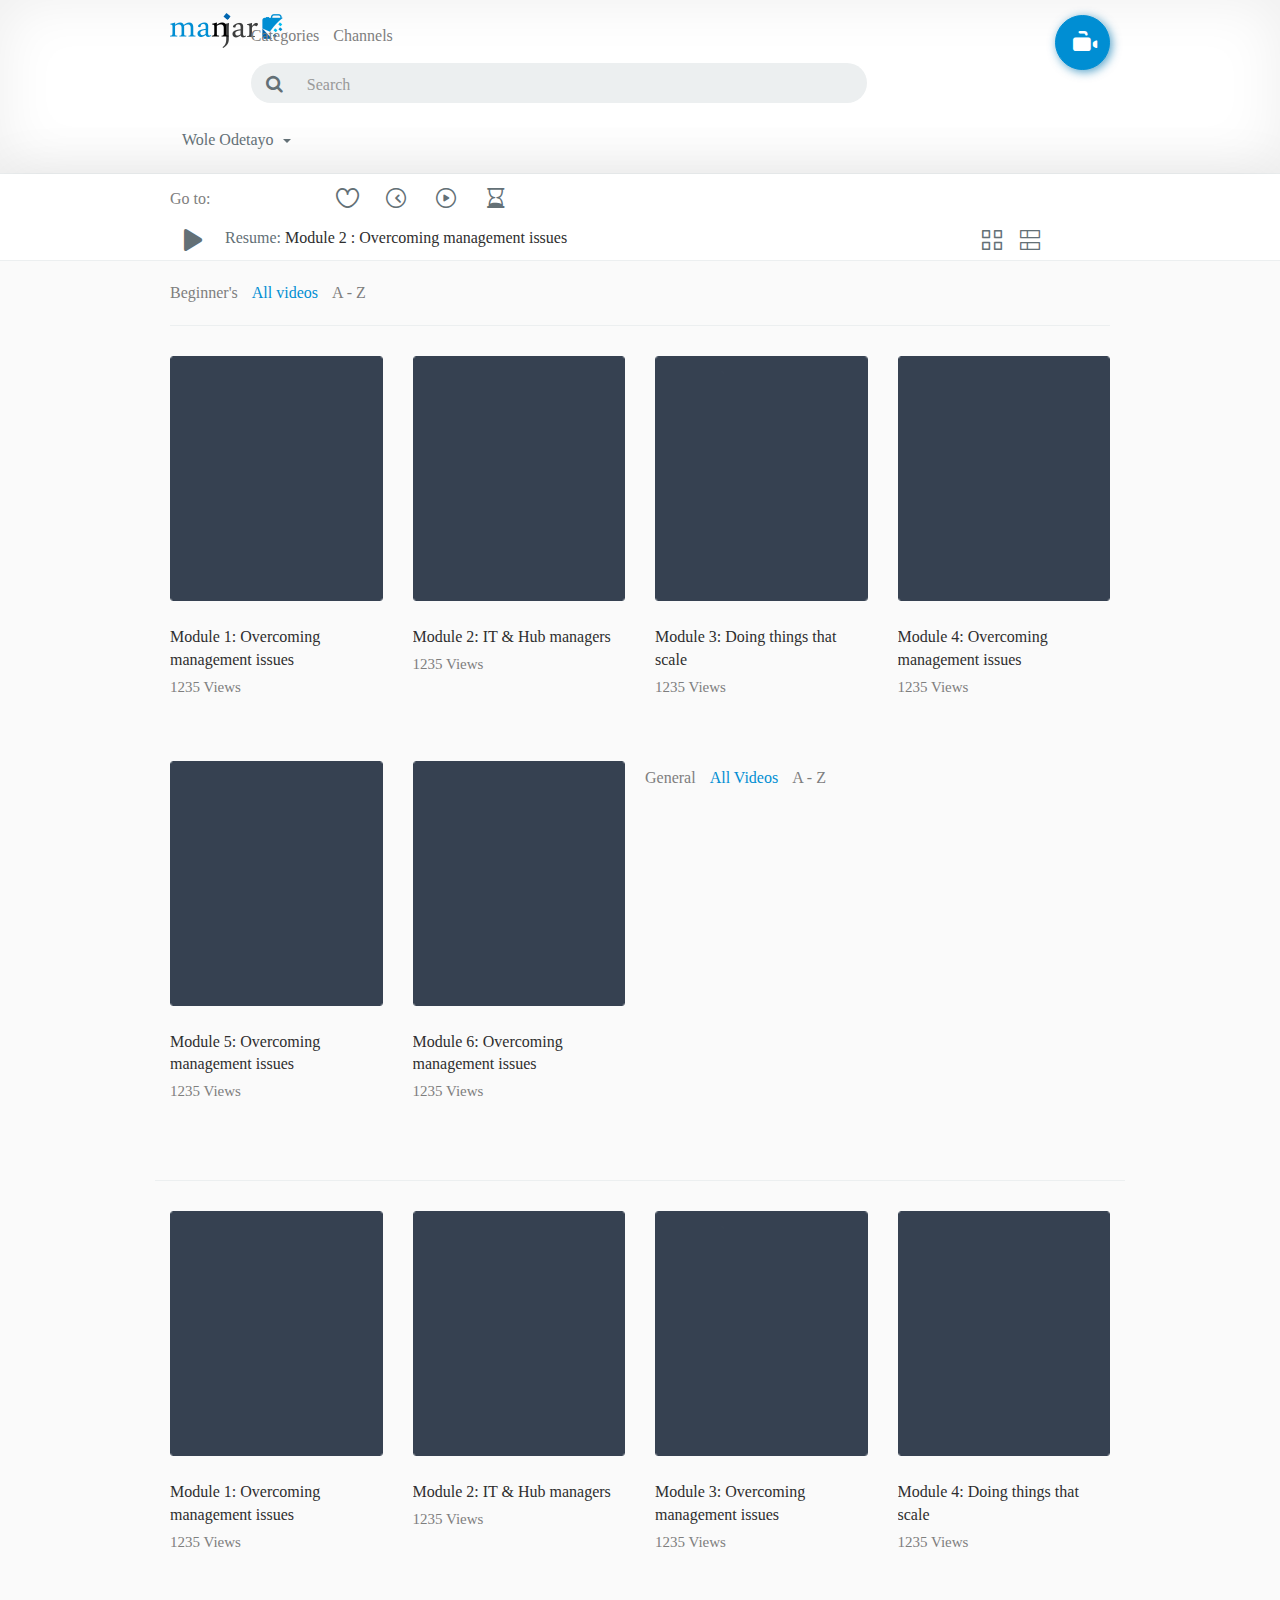
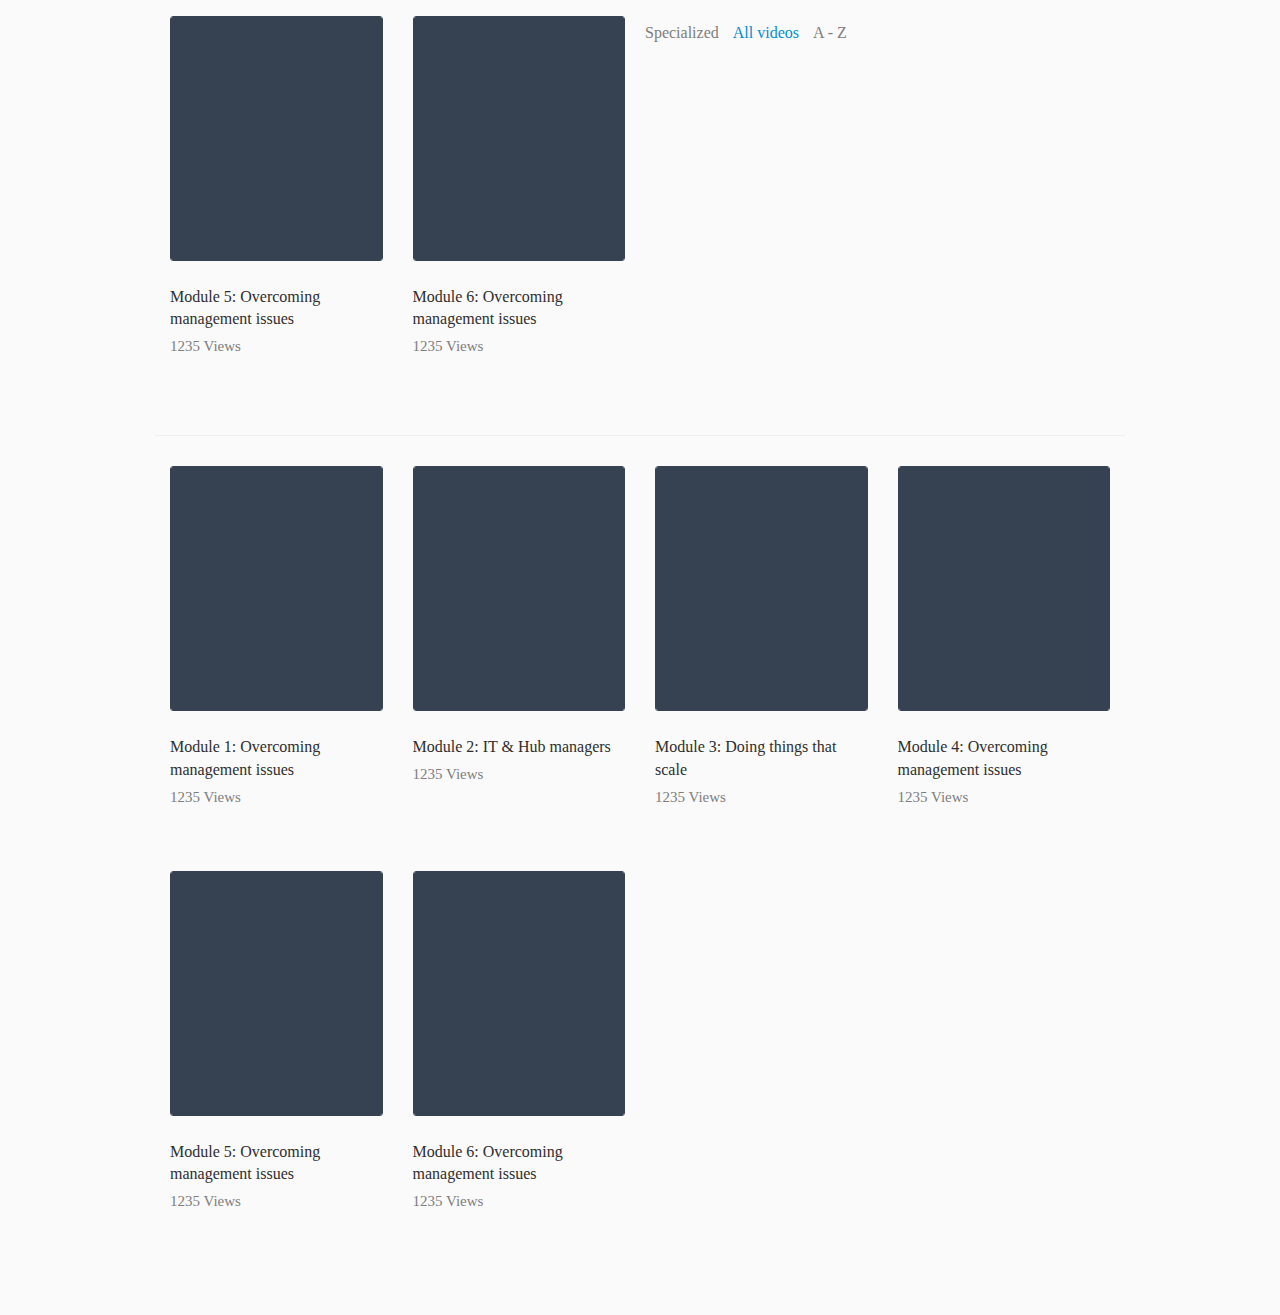
==== categories.html @ 8a97a144 "First Stage of Manjaro Web App UI Design" ====
<!DOCTYPE html>
<html lang="en">
<head>
    <meta charset="utf-8">
    <title>.: Manjaro. | Digital Jobs for Africa.</title>
    <meta http-equiv="X-UA-Compatible" content="IE=edge">
    <meta name="viewport" content="width=device-width, initial-scale=1">
    <!-- The above 3 meta tags *must* come first in the head; any other head content must come *after* these tags -->
		<meta name="description" content="Manjaro is a digital school for hub managers accross africa.">
		<meta name="author" content="LoftyInc Allied Partners - Designed by Termii Webtech Limited">
    <link rel="Shortcut Icon" type="image/ico" href="img/favicon.ico">

    <!-- Bootstrap core CSS -->
    <link href="bootstrap/css/bootstrap.min.css" rel="stylesheet">

    <!-- Theme CSS -->
    <link href="css/style.css" rel="stylesheet">
    <link href="css/font-awesome.min.css" rel="stylesheet">
    <link href="css/font-circle-video.css" rel="stylesheet">

    <!-- font-family: 'Hind', sans-serif; -->
    <link href='https://fonts.googleapis.com/css?family=Hind:400,300,500,600,700|Hind+Guntur:300,400,500,700' rel='stylesheet' type='text/css'>
</head>

<body class="light">

<!-- logo, menu, search, avatar -->
<div class="container-fluid">
    <div class="row">
        <div class="navbar-container">
            <div class="container">
                <div class="row">
                    <div class="col-lg-2 col-sm-1 col-xs-1">
                        <a class="navbar-brand" href="index.html"><img src="images/logo.png" alt="Project name" class="logo" /></a>
                    </div>
                    <div class="col-lg-3 col-sm-10 col-xs-10">
                        <ul class="list-inline menu">
                            <li><a href="categories.html">Categories</a></li>
                            <li><a href="channels.html">Channels</a></li>
                        </ul>
                    </div>
                    <div class="visible-xs visible-sm clearfix"></div>
                    <div class="col-lg-4 col-sm-8 col-xs-12">
                        <form action="search.html" method="post">
                            <div class="topsearch">
                                <div class="input-group">
                                    <span class="input-group-addon" id="sizing-addon2"><i class="fa fa-search"></i></span>
                                    <input type="text" class="form-control" placeholder="Search" aria-describedby="sizing-addon2">
                                </div>
                            </div>
                        </form>
                    </div>
                    <div class="visible-xs clearfix"></div>
                    <div class="col-lg-3 col-sm-5  col-xs-8">
                        <div class="selectuser pull-left">
                            <div class="btn-group pull-right dropdown">
                                <button class="btn btn-default dropdown-toggle" type="button" id="dropdownMenu1" data-toggle="dropdown" aria-haspopup="true" aria-expanded="true">
                                    Wole Odetayo
                                    <span class="caret"></span>
                                </button>
                                <ul class="dropdown-menu">
                                    <li><a href="login.html">Login</a></li>
                                    <li><a href="signup.html">Sign up</a></li>
                                </ul>
                            </div>
                        </div>
                        <div class="clearfix"></div>
                    </div>
                </div>
                <div>
                    <a href="upload.html">
                        <div class="upload-button">
                            <i class="cv cvicon-cv-video-file"></i>
                        </div>
                    </a>
                </div>
            </div>
        </div>
    </div>
</div>
<!-- /logo -->

<!-- goto -->
<div class="container-fluid">
    <div class="row">
        <div class="navbar-container2">
            <div class="container">
                <div class="row">
                    <div class="col-lg-1 col-sm-2 col-xs-12">
                        <div class="goto">
                            Go to:
                        </div>
                    </div>
                    <div class="col-lg-3  col-sm-10 col-xs-12">
                        <div class="h-icons">
                            <a href="#"><i class="cv cvicon-cv-liked" data-toggle="tooltip" data-placement="top" title="Liked Videos"></i></a>
                            <a href="#"><i class="cv cvicon-cv-watch-later" data-toggle="tooltip" data-placement="top" title="Watch Later"></i></a>
                            <a href="#"><i class="cv cvicon-cv-play-circle" data-toggle="tooltip" data-placement="top" title="Saved Playlist"></i></a>
                            <a href="#"><i class="cv cvicon-cv-history" data-toggle="tooltip" data-placement="top" title="History"></i></a>
                        </div>
                    </div>
                    <div class="col-lg-7 col-sm-10 col-xs-12">
                        <div class="h-resume">
                            <div class="play-icon">
                                <a href="#"><i class="cv cvicon-cv-play"></i></a>
                            </div>
                            Resume:  <span class="color-default">Module 2 : Overcoming management issues </span>
                        </div>
                    </div>
                    <div class="col-lg-1 col-sm-2 hidden-xs">
                        <div class="h-grid">
                            <a href="#"><i class="cv cvicon-cv-grid-view"></i></a>
                            <a href="#"><i class="cv cvicon-cv-list-view"></i></a>
                        </div>
                    </div>
                </div>
            </div>
        </div>
    </div>
</div>
<!-- /goto -->

<div class="content-wrapper">
    <div class="container">
        <div class="row">
            <div class="col-lg-12 v-categories">

                <!-- Popular Channels -->
                <div class="content-block">
                    <div class="cb-header">
                        <div class="row">
                            <div class="col-lg-10">
                                <ul class="list-inline">
                                    <li><a>Beginner's</a></li>
                                    <li><a href="#" class="color-active">All videos</a></li>
                                    <li><a href="#">A - Z</a></li>
                                </ul>
                            </div>
                        </div>
                    </div>
                    <div class="cb-content">
                        <div class="row">
                            <!-- 1-6 -->
                            <div class="col-lg-2 col-xs-6 col-sm-3">
                                <div class="b-category">
                                    <a href="course.html"><img src="images/categories/channel-1.png" alt=""></a>
                                    <a href="course.html" class="name">Module 1: Overcoming management issues</a>
                                    <p class="desc">1235 Views</p>
                                </div>
                            </div>

                            <div class="col-lg-2 col-xs-6 col-sm-3">
                                <div class="b-category">
                                    <a href="course.html"><img src="images/categories/channel-2.png" alt=""></a>
                                    <a href="course.html" class="name">Module 2: IT & Hub managers</a>
                                    <p class="desc">1235 Views</p>
                                </div>
                            </div>

                            <div class="col-lg-2 col-xs-6 col-sm-3">
                                <div class="b-category">
                                    <a href="course.html"><img src="images/categories/channel-3.png" alt=""></a>
                                    <a href="course.html" class="name">Module 3: Doing things that scale</a>
                                    <p class="desc">1235 Views</p>
                                </div>
                            </div>

                            <div class="col-lg-2 col-xs-6 col-sm-3">
                                <div class="b-category">
                                    <a href="course.html"><img src="images/categories/channel-4.png" alt=""></a>
                                    <a href="course.html" class="name">Module 4: Overcoming management issues</a>
                                    <p class="desc">1235 Views</p>
                                </div>
                            </div>

                            <div class="col-lg-2 col-xs-6 col-sm-3">
                                <div class="b-category">
                                    <a href="course.html"><img src="images/categories/channel-5.png" alt=""></a>
                                    <a href="course.html" class="name">Module 5: Overcoming management issues</a>
                                    <p class="desc">1235 Views</p>
                                </div>
                            </div>

                            <div class="col-lg-2 col-xs-6 col-sm-3">
                                <div class="b-category">
                                    <a href="course.html"><img src="images/categories/channel-6.png" alt=""></a>
                                    <a href="course.html" class="name">Module 6: Overcoming management issues</a>
                                    <p class="desc">1235 Views</p>
                                </div>
                            </div>
                            
                            
                    <div class="cb-header">
                        <div class="row">
                            <div class="col-lg-10">
                                <ul class="list-inline">
                                    <li><a>General</a></li>
                                    <li><a href="#" class="color-active">All Videos</a></li>
                                    <li><a href="#">A - Z</a></li>
                                </ul>
                            </div>
                        </div>
                    </div>

                            <!-- 7 ... 12 -->
                            <div class="col-lg-2 col-xs-6 col-sm-3">
                                <div class="b-category">
                                    <a href="course.html"><img src="images/categories/channel-1.png" alt=""></a>
                                    <a href="#" class="name">Module 1: Overcoming management issues</a>
                                    <p class="desc">1235 Views</p>
                                </div>
                            </div>

                            <div class="col-lg-2 col-xs-6 col-sm-3">
                                <div class="b-category">
                                    <a href="course.html"><img src="images/categories/channel-2.png" alt=""></a>
                                    <a href="course.html" class="name">Module 2: IT & Hub managers</a>
                                    <p class="desc">1235 Views</p>
                                </div>
                            </div>

                            <div class="col-lg-2 col-xs-6 col-sm-3">
                                <div class="b-category">
                                    <a href="course.html"><img src="images/categories/channel-3.png" alt=""></a>
                                    <a href="course.html" class="name">Module 3: Overcoming management issues</a>
                                    <p class="desc">1235 Views</p>
                                </div>
                            </div>

                            <div class="col-lg-2 col-xs-6 col-sm-3">
                                <div class="b-category">
                                    <a href="course.html"><img src="images/categories/channel-4.png" alt=""></a>
                                    <a href="course.html" class="name">Module 4: Doing things that scale</a>
                                    <p class="desc">1235 Views</p>
                                </div>
                            </div>

                            <div class="col-lg-2 col-xs-6 col-sm-3">
                                <div class="b-category">
                                    <a href="course.html"><img src="images/categories/channel-5.png" alt=""></a>
                                    <a href="course.html" class="name">Module 5: Overcoming management issues</a>
                                    <p class="desc">1235 Views</p>
                                </div>
                            </div>

                            <div class="col-lg-2 col-xs-6 col-sm-3">
                                <div class="b-category">
                                    <a href="course.html"><img src="images/categories/channel-6.png" alt=""></a>
                                    <a href="course.html" class="name">Module 6: Overcoming management issues</a>
                                    <p class="desc">1235 Views</p>
                                </div>
                            </div>

                            
                    <div class="cb-header">
                        <div class="row">
                            <div class="col-lg-10">
                                <ul class="list-inline">
                                    <li><a>Specialized</a></li>
                                    <li><a href="#" class="color-active">All videos</a></li>
                                    <li><a href="#">A - Z</a></li>
                                </ul>
                            </div>
                        </div>
                    </div>

                            <!-- 13 ... 18 -->
                            <div class="col-lg-2 col-xs-6 col-sm-3">
                                <div class="b-category">
                                    <a href="course.html"><img src="images/categories/channel-1.png" alt=""></a>
                                    <a href="course.html" class="name">Module 1: Overcoming management issues</a>
                                    <p class="desc">1235 Views</p>
                                </div>
                            </div>

                            <div class="col-lg-2 col-xs-6 col-sm-3">
                                <div class="b-category">
                                    <a href="course.html"><img src="images/categories/channel-2.png" alt=""></a>
                                    <a href="course.html" class="name">Module 2: IT & Hub managers</a>
                                    <p class="desc">1235 Views</p>
                                </div>
                            </div>

                            <div class="col-lg-2 col-xs-6 col-sm-3">
                                <div class="b-category">
                                    <a href="course.html"><img src="images/categories/channel-3.png" alt=""></a>
                                    <a href="course.html" class="name">Module 3: Doing things that scale</a>
                                    <p class="desc">1235 Views</p>
                                </div>
                            </div>

                            <div class="col-lg-2 col-xs-6 col-sm-3">
                                <div class="b-category">
                                    <a href="course.html"><img src="images/categories/channel-4.png" alt=""></a>
                                    <a href="course.html" class="name">Module 4: Overcoming management issues</a>
                                    <p class="desc">1235 Views</p>
                                </div>
                            </div>

                            <div class="col-lg-2 col-xs-6 col-sm-3">
                                <div class="b-category">
                                    <a href="course.html"><img src="images/categories/channel-5.png" alt=""></a>
                                    <a href="course.html" class="name">Module 5: Overcoming management issues</a>
                                    <p class="desc">1235 Views</p>
                                </div>
                            </div>

                            <div class="col-lg-2 col-xs-6 col-sm-3">
                                <div class="b-category">
                                    <a href="course.html"><img src="images/categories/channel-6.png" alt=""></a>
                                    <a href="course.html" class="name">Module 6: Overcoming management issues</a>
                                    <p class="desc">1235 Views</p>
                                </div>
                            </div>


                        </div>
                    </div>
                </div>
                <!-- /Popular Channels -->

            </div>
        </div>
    </div>
</div>


<!-- Bootstrap core JavaScript
================================================== -->
<!-- Placed at the end of the document so the pages load faster -->
<script src="js/jquery.min.js"></script>
<script src="bootstrap/js/bootstrap.min.js"></script>
<script src="js/custom.js"></script>

</body>
</html>
---- css/style.css ----
/*
* Table of contents
* 1. General styles
* 1.1 Variables
* 2. Header
* 3. Content
* 3.1 Home page
* 3.2 Search page
* 3.3 Upload page and Upload Edit page
* 3.4 Account page and Login page
* 3.5 Categories Page
* 3.6 History Page
* 3.7 Channel Page
* 3.8 Single Video Page
* 4. Footer
*/
.vertical-align {
  top: 50%;
  -webkit-transform: translateY(-50%);
  -ms-transform: translateY(-50%);
  transform: translateY(-50%);
}
.horizontal-align {
  left: 50%;
  -webkit-transform: translateX(-50%);
  -ms-transform: translateX(-50%);
  transform: translateX(-50%);
}
.vert-wrapper {
  display: table;
  width: 100%;
  height: 100%;
}
.vert-wrapper .vert {
  display: table-cell;
  height: 100%;
  vertical-align: middle;
}
/*
* General Styles
*/
body {
  color: #2e2e2e;
  font-family: 'Tw cen MT';
  font-size: 16px;
  background-color: #ffffff;
}
body.light {
  background-color: #ffffff;
}
body.light .content-wrapper {
  background-color: #fafafa;
}
body.dark {
  background-color: #242424;
}
body.dark .content-wrapper {
  background-color: #343434;
}
.logo {
     width: 113px;
    height: 35px;
}
a {
  color: #2e2e2e;
}
a:hover {
  color:  #008ed3;
  text-decoration: none;
}
a:focus {
  color:  #008ed3;
}
.form-control,
.btn {
  font-size: 16px;
}
.form-control {
  border-radius: 3px;
  border: solid 1px #e0e1e2;
  padding: 15px 18px;
  height: 46px;
}
.form-group {
  margin-bottom: 25px;
}
label {
  margin-bottom: 10px;
}
.color-default {
  color: #2e2e2e;
}
.color-active {
  color:  #008ed3;
}
.padding-def {
  padding: 70px 0;
}
.delimiter {
  margin: 23px 0;
  height: 1px;
  border-top: solid 1px #eceff0;
}
.bg-clean .btn-default {
  border: none;
  background: transparent;
}
.btn-group.open .dropdown-toggle {
  -webkit-box-shadow: none;
  box-shadow: none;
}
.btn:active,
.btn.active {
  -webkit-box-shadow: none;
  box-shadow: none;
}
.btn-default {
  color: #637076;
  -webkit-box-shadow: none;
  box-shadow: none;
}
.btn-default:hover,
.btn-default:active,
.btn-default.active,
.btn-default:focus,
.btn-default.focus,
.open > .dropdown-toggle.btn-default {
  color: #637076;
  background-color: transparent;
  border-color: transparent;
}
.btn-default:active:hover,
.btn-default.active:hover,
.open > .dropdown-toggle.btn-default:hover,
.btn-default:active:focus,
.btn-default.active:focus,
.open > .dropdown-toggle.btn-default:focus,
.btn-default:active.focus,
.btn-default.active.focus,
.open > .dropdown-toggle.btn-default.focus {
  color: #637076;
  background-color: transparent;
  border-color: transparent;
}
.pull-right > .dropdown-menu {
  right: -1px;
}
ul.dropdown-menu {
  border-color: #eceff0;
  border-radius: 0px;
  -webkit-box-shadow: none;
  box-shadow: none;
  padding: 0;
  margin: 0;
}
ul.dropdown-menu li {
  border-bottom: solid 1px #eceff0;
}
ul.dropdown-menu li a {
  padding: 14px 16px;
}
ul.dropdown-menu li a i {
  padding-right: 5px;
  font-size: 19px;
}
ul.dropdown-menu li:last-child {
  border: none;
}
ul.dropdown-menu li:nth-child(even) {
  background-color: #fbfdfe;
}
.tooltip-inner {
  background-color: #44474e;
  font-family: 'Hind Guntur', sans-serif;
  font-size: 14px;
  padding: 5px 9px 1px 9px;
}
.tooltip.top .tooltip-arrow {
  border-top-color: #44474e;
}
.ta-r {
  text-align: right;
}
a.active {
  color: #ea2c5a;
}
.head-div {
  border-top: solid 1px #eceff0;
}
.btn-cv1 {
  border-radius: 3px;
  border: solid 1px  #008ed3;
  background-color:  #008ed3;
  color: #ffffff;
  font-size: 18px;
  font-weight: 500;
  padding: 20px;
  width: 100%;
}
.btn-cv1:hover {
  color: #ea2c5a;
  background-color: #ffffff;
}
/*
* General Styles END
*/
.col-xs-1-5,
.col-sm-1-5,
.col-md-1-5,
.col-lg-1-5 {
  position: relative;
  min-height: 1px;
  padding-right: 10px;
  padding-left: 10px;
}
.col-xs-1-5 {
  width: 20%;
  float: left;
}
@media (min-width: 768px) {
  .col-sm-1-5 {
    width: 20%;
    float: left;
  }
}
@media (min-width: 992px) {
  .col-md-1-5 {
    width: 20%;
    float: left;
  }
}
@media (min-width: 1200px) {
  .col-lg-1-5 {
    width: 20%;
    float: left;
  }
}
input[type="text"],
input[type="email"],
input[type="number"],
input[type="search"],
textarea,
label.checkbox {
  border: solid 1px #e0e1e2;
  border-radius: 2px;
}
input[type="text"],
input[type="email"],
input[type="number"],
input[type="search"],
textarea {
  width: 100%;
  padding-left: 14px;
  padding-right: 14px;
  color: #7e7e7e;
  font-size: 16px;
  font-weight: normal;
  -webkit-transition: border 0.3s;
  -moz-transition: border 0.3s;
  -ms-transition: border 0.3s;
  -o-transition: border 0.3s;
}
input[type="text"]:focus,
input[type="email"]:focus,
input[type="number"]:focus,
input[type="search"]:focus,
textarea:focus {
  outline: none;
  border-color: #b5b5b5;
}
input[type="text"][readonly]:focus,
input[type="email"][readonly]:focus,
input[type="number"][readonly]:focus,
input[type="search"][readonly]:focus,
textarea[readonly]:focus {
  outline: none;
  border-color: #e0e1e2;
}
textarea {
  padding-top: 10px;
}
input[type="text"],
input[type="email"],
input[type="number"],
input[type="search"] {
  height: 40px;
  padding-top: 4px;
}
label.checkbox {
  position: relative;
  width: 20px;
  height: 20px;
  cursor: pointer;
  background-color: #ffffff;
}
label.checkbox .arrow {
  display: none;
  position: absolute;
  width: 20px;
  height: 20px;
  left: 0;
  top: 0;
  border: solid 1px #ea2c5a;
  border-radius: 2px;
}
label.checkbox .arrow::before {
  content: '';
  display: block;
  position: absolute;
  width: 12px;
  height: 8px;
  left: 3px;
  top: 3px;
  border-top: solid 2px #ea2c5a;
  border-right: solid 2px #ea2c5a;
  -webkit-transform: rotate(135deg);
  -moz-transform: rotate(135deg);
  -ms-transform: rotate(135deg);
  -o-transform: rotate(135deg);
}
label.checkbox input[type="checkbox"]:checked + .arrow {
  display: block;
}
label.checkbox input[type="checkbox"] {
  display: none;
}
label.clipboard {
  position: relative;
  width: 100%;
}
label.clipboard .btn-copy {
  position: absolute;
  display: block;
  width: 56px;
  height: 28px;
  padding-top: 5px;
  top: 50%;
  right: 6px;
  margin-top: -14px;
  border-radius: 2px;
  text-align: center;
  background-color: #eceff0;
  color: #7e7e7e;
  font-weight: normal;
  cursor: pointer;
  -webkit-transition: 0.3s;
  -moz-transition: 0.3s;
  -ms-transition: 0.3s;
  -o-transition: 0.3s;
}
label.clipboard:hover .btn-copy {
  background-color: #b5b5b5;
  color: white;
}
.login-window input {
  height: 46px;
  padding-top: 18px;
}
.login-window button {
  padding-top: 10px;
  padding-bottom: 10px;
}
input:focus,
select:focus,
textarea:focus {
  -webkit-box-shadow: none !important;
  moz-box-shadow: none !important;
  box-shadow: none !important;
  outline: none !important;
}
label.checkbox-text {
  position: relative;
  display: block;
  overflow: hidden;
  padding-left: 36px;
}
label.checkbox-text .checkbox {
  position: absolute;
  left: 0;
}
label.checkbox-text p {
  margin-top: 12px;
  margin-bottom: 6px;
  font-weight: normal;
}
.cv-percent {
  color: #28b47e;
  display: inline-block;
  position: relative;
  padding-left: 19px;
}
.cv-percent .cv-circle {
  border: solid 2px #28b47e;
  border-radius: 7px;
  width: 14px;
  height: 14px;
  display: inline-block;
  position: absolute;
  top: 1px;
  left: 0px;
}
ul.list-inline li a:not(.color-active) {
  color: #7e7e7e;
}
ul.list-inline li a:not(.color-active):hover {
  color: #2e2e2e;
}
ul.list-inline li a.color-active {
  color: #ea2c5a;
}
.social {
  overflow: hidden;
}
.social a {
  display: block;
  float: left;
  width: 30px;
  height: 30px;
  padding-top: 6px;
  margin-bottom: 8px;
  border-radius: 50%;
  color: white;
  text-align: center;
}
.social a:not(:last-child) {
  margin-right: 14px;
}
.social a:hover {
  transform: rotateY(360deg);
  -webkit-transition: 1s;
  -moz-transition: 1s;
  -ms-transition: 1s;
  -o-transition: 1s;
}
.social a.facebook {
  background-color: #3b5998;
  padding-top: 7px;
}
.social a.twitter {
  background-color: #55acee;
  padding-top: 7px;
}
.social a.google {
  background-color: #dd4b39;
  padding-top: 7px;
}
.social a.pinterest {
  background-color: #cb2027;
  padding-top: 7px;
}
.social a.btc {
  background-color: #ff6600;
}
.social a.tumblr {
  background-color: #32506d;
  padding-top: 7px;
}
.social a.vk {
  background-color: #45668e;
}
.social a.reddit {
  background-color: white;
  color: #5f99cf;
  font-size: 30px;
  padding-top: 0;
}
.social a.stumbleupon {
  background-color: #eb4924;
}
.social a.odnoklassniki {
  background-color: #ed812b;
}
.tags-type1,
.tags-type2 {
  fond-size: 0;
  display: table;
}
.tags-type1 a,
.tags-type2 a {
  display: inline-block;
  margin-bottom: 8px;
  color: #7e7e7e;
  background-color: white;
  border: solid 1px #e0e1e2;
  border-radius: 2px;
  -webkit-transition: 0.3s;
  -moz-transition: 0.3s;
  -ms-transition: 0.3s;
  -o-transition: 0.3s;
}
.tags-type1 a:hover,
.tags-type2 a:hover {
  background-color: #eceff0;
}
.tags-type1 a:not(:last-child),
.tags-type2 a:not(:last-child) {
  margin-right: 16px;
}
.tags-type1 a {
  height: 34px;
  padding: 8px 8px 8px;
  font-size: 16px;
}
.tags-type2 a {
  height: 46px;
  padding: 12px 16px 12px;
  font-size: 20px;
  font-weight: 500;
}
.tags-type2 a i {
  margin-right: 14px;
}
.block-list > div {
  min-height: 48px;
  padding: 14px 18px 10px;
  border: solid 1px #e0e1e2;
  cursor: pointer;
  overflow: hidden;
}
.block-list > div:hover:not(.active) {
  border-color: #b5b5b5;
}
.block-list > div:not(:last-child):not(.active) {
  margin-bottom: -1px;
}
.block-list > div span {
  display: block;
  color: #7e7e7e;
}
.block-list > div .name {
  float: left;
}
.block-list > div .time {
  float: right;
}
.block-list > div i {
  display: block;
  float: left;
  margin-top: -2px;
  color: #637076;
  font-size: 20px;
}
.block-list > div i:first-child {
  margin-left: -6px;
  margin-right: 10px;
}
.block-list > div i.cvicon-cv-plus {
  float: right;
}
.block-list > div.active {
  border-color: #ea2c5a;
}
.block-list > div.active span {
  font-weight: 500;
  color: black;
}
.block-list > div.active i {
  color: #ea2c5a;
}
video {
  display: block;
  width: 100%;
  object-fit: cover;
}
.sv-video {
  width: 100%;
}
.sv-video .sv-play {
  cursor: pointer;
}
.sv-video .mejs-container .mejs-inner .mejs-layers .mejs-poster {
  background-size: cover;
}
.sv-video .mejs-container .mejs-inner .mejs-controls .mejs-time-rail .mejs-time-total .mejs-time-loaded {
  background: #4d86fe;
  background: rgba(77, 134, 254, 0.8);
  background: -webkit-gradient(linear, 0 0, 0 100%, from(rgba(44, 124, 145, 0.8)), to(rgba(77, 134, 254, 0.8)));
  background: -webkit-linear-gradient(top, rgba(44, 124, 145, 0.8), rgba(77, 134, 254, 0.8));
  background: -moz-linear-gradient(top, rgba(44, 124, 145, 0.8), rgba(77, 134, 254, 0.8));
  background: -o-linear-gradient(top, rgba(44, 124, 145, 0.8), rgba(77, 134, 254, 0.8));
  background: -ms-linear-gradient(top, rgba(44, 124, 145, 0.8), rgba(77, 134, 254, 0.8));
  background: linear-gradient(rgba(44, 124, 145, 0.8), rgba(77, 134, 254, 0.8));
}
.mejs-overlay-button {
  background-image: none;
}
.mejs-overlay-button:after {
  top: 0;
  left: 0;
  content: '\e816';
  font-family: "circle-video";
  width: 66px;
  height: 66px;
  background-color: #343434;
  border-radius: 33px;
  opacity: 0.85;
  display: block;
  position: absolute;
  top: 50%;
  left: 50%;
  margin-top: -33px;
  margin-left: -33px;
  color: #ffffff;
  padding-top: 18px;
  font-size: 20px;
  text-align: center;
}
.login-window div.checkbox > label {
  padding-left: 40px;
}
.login-window label.checkbox {
  position: absolute;
  margin-left: -40px;
}
.u-form div.checkbox label.checkbox {
  position: absolute;
  margin-left: -36px;
  margin-top: -3px;
  padding: 0 !important;
}
.u-form div.checkbox.checked label {
  color: #ea2c5a !important;
}
.form-group input,
.form-group select {
  height: 46px;
}
.video-responsive {
  position: relative;
  padding-bottom: 56.25%;
  height: 0;
  overflow: hidden;
}
.video-responsive iframe,
.video-responsive object,
.video-responsive embed {
  position: absolute;
  top: 0;
  left: 0;
  width: 100%;
  height: 100%;
}
/*
* HEADER
*/
.btn-color-toggle {
  position: fixed;
  left: 30px;
  top: 24px;
  cursor: pointer;
  z-index: 100;
}
@media only screen and (max-width: 1080px) {
  .btn-color-toggle {
    left: inherit;
    right: 30px;
    top: 100px;
  }
}
@media only screen and (max-width: 767px) {
  .btn-color-toggle {
    left: inherit;
    right: 30px;
    top: 24px;
  }
}
@media only screen and (max-width: 356px) {
  .btn-color-toggle {
    left: inherit;
    right: 8px;
    top: 24px;
  }
}
.menu {
  margin-top: 25px;
}
ul.menu {
  margin-bottom: 0;
}
.topsearch {
  margin-top: 15px;
}
.topsearch .form-control {
  height: 40px;
  padding: 6px 12px;
  padding-top: 10px;
}
.topsearch .input-group-addon,
.topsearch .input-group-btn,
.topsearch input {
  border: none;
  background-color: #eceff0;
}
.topsearch .input-group-addon {
  border-top-left-radius: 20px;
  border-bottom-left-radius: 20px;
}
.topsearch .input-group-addon i {
  font-size: 18px;
  padding-left: 3px;
  padding-top: 3px;
  color: #637076;
}
.topsearch input {
  box-shadow: inset 0px 0px 0px 0px white;
  padding-top: 10px;
  width: 455px;
}
.topsearch .input-group-btn {
  border-top-right-radius: 20px;
  border-bottom-right-radius: 20px;
  padding-right: 10px;
}
.topsearch .input-group-btn .btn {
  padding: 8px 12px 4px 12px;
}
.topsearch .input-group-btn .btn-default {
  color: #637076;
  background-color: transparent;
  border: none;
}
.topsearch .input-group-btn .cvicon-cv-video-file {
  font-size: 20px;
}
.topsearch .input-group-btn .caret {
  margin-top: -5px;
}
.avatar {
  width: 70px;
  padding-top: 12px;
  margin-left: 14px;
  position: relative;
}
.avatar .status {
  position: absolute;
  top: 12px;
  left: 0px;
  background-color: #28b47e;
  display: block;
  width: 13px;
  height: 13px;
  border-radius: 50%;
}
.selectuser {
  padding-left: 0px;
  padding-top: 20px;
}
.selectuser .btn-default {
  background-color: transparent;
  border: none;
}
.selectuser .btn .caret {
  margin-left: 5px;
}
.loginsignup {
  text-align: right;
  margin-top: 25px;
}
.loginsignup a {
  color: #637076;
}
.loginsignup a:hover {
  text-decoration: underline;
}
.navbar-container {
  height: 70px;
  border-bottom: solid 1px #eceff0;
    box-shadow: inset 0px 0px 60px 0px rgba(0, 0, 0, 0.07);
}
.navbar-container .navbar-brand {
  padding-top: 13px;
  padding-left: 0;
}
.navbar-container .input-group input.form-control {
  width: 260px;
}
.navbar-container .container {
  position: relative;
}
.navbar-container .container .upload-button {
z-index: 10;
    position: absolute;
    width: 55px;
    height: 55px;
    border-radius: 50%;
    border: solid 1px #008ed3;
    top: 40px;
    right: -100px;
    background-color: #008ed3;
    color: #ffffff;
    text-align: center;
    -webkit-box-shadow: 2px 2px 10px 0px  rgba(0, 117, 174, 0.67);
    -moz-box-shadow: 2px 2px 10px 0px  rgba(0, 117, 174, 0.67);
    box-shadow: 2px 2px 10px 0px rgba(0, 117, 174, 0.67);
}
.navbar-container .container .upload-button:hover {
  background-color: #ffffff;
  color: #2cce8f;
}
.navbar-container .container .upload-button a {
  color: #ffffff;
}
.navbar-container .container .upload-button a:hover {
  color: #2cce8f;
}
.navbar-container .container .upload-button i {
  padding-top: 15px;
  font-size: 20px;
}
@media (min-width: 1024px) and (max-width: 1440px) {
  .navbar-container .container .upload-button {
    right: -50px;
  }
}
.navbar-container2 {
  height: 50px;
  border-bottom: solid 1px #eceff0;
  color: #637076;    
    box-shadow: 0px 0px 60px 0px rgba(0, 0, 0, 0.07);
}
.navbar-container2 a i {
  color: #637076;
}
.navbar-container2 a i:hover {
  color: #ea2c5a;
}
.navbar-container2 .goto {
  padding-top: 14px;
  color: #7e7e7e;
}
.navbar-container2 .h-icons {
  padding-top: 14px;
}
.navbar-container2 .h-icons i {
  margin-right: 18px;
  font-size: 20px;
}
.navbar-container2 .h-resume {
  position: relative;
  padding-left: 55px;
  padding-top: 15px;
}
.navbar-container2 .h-resume .play-icon {
  position: absolute;
  font-size: 22px;
  left: 8px;
  top: 13px;
}
.navbar-container2 .h-grid {
  padding-top: 14px;
  font-size: 20px;
}
.navbar-container2 .h-grid .cvicon-cv-grid-view {
  padding-right: 5px;
}
.pages ul.dropdown-menu li:nth-child(even) {
  background-color: #ffffff;
}
.pages a:focus {
  color: #ea2c5a;
  text-decoration: none;
}
@media (min-width: 768px) and (max-width: 1365px) {
  .navbar-container {
    height: auto;
    padding-bottom: 15px;
  }
  .navbar-container .input-group input.form-control {
    width: 100%;
  }
  .navbar-container .container .upload-button {
    top: 15px;
    right: 15px;
  }
  .navbar-container2 {
    height: auto;
    padding-bottom: 6px;
  }
}
@media (min-width: 100px) and (max-width: 767px) {
  .navbar-container {
    height: auto;
    padding-bottom: 15px;
  }
  .navbar-container .input-group input.form-control {
    width: 100%;
  }
  .navbar-container .container .upload-button {
    top: 165px;
    right: 15px;
  }
  .navbar-container2 {
    height: auto;
    padding-bottom: 15px;
  }
}
/*
* HEADER END
*/
/*
* Content Index
*/
.input-group .form-control:last-child, .input-group-addon:last-child, .input-group-btn:last-child>.btn, .input-group-btn:last-child>.btn-group>.btn, .input-group-btn:last-child>.dropdown-toggle, .input-group-btn:first-child>.btn:not(:first-child), .input-group-btn:first-child>.btn-group:not(:first-child)>.btn {
    border-bottom-right-radius: 20px;
    border-top-right-radius: 20px;
}
.content-wrapper {
  background-color: #fafafa;
}
.content-block .cb-header {
  padding: 20px 0;
  color: #090909;
}
.content-block .cb-header .list-inline {
  margin: 0;
  margin-left: -5px;
  line-height: 34px;
}
.content-block .cb-content {
  margin-bottom: 25px;
}
.content-block.head-div {
  border-top: solid 1px #eceff0;
}
.avatars img {
  border-radius: 31px;
}
.avatars .col-lg-1 {
  position: relative;
}
.avatars .col-lg-1 .note {
  position: absolute;
  width: 70px;
  height: 62px;
  border-radius: 31px;
  left: 15px;
  top: 0px;
  background-color: #ea2c5a;
  opacity: 0.9;
  color: #ffffff;
  text-align: center;
  padding-top: 22px;
  font-size: 18px;
  font-weight: 500;
  display: none;
}
.b-video .v-img {
  border-radius: 2px;
  position: relative;
}
.b-video .v-img .time {
  position: absolute;
  bottom: 0;
  right: 0;
  background-color: #373933;
  border-bottom-right-radius: 2px;
  border-top-left-radius: 2px;
  color: #ffffff;
  font-size: 14px;
  padding: 6px 9px 1px 9px;
  line-height: 14px;
  font-weight: 500;
}
.b-video .v-img .watched {
  position: absolute;
  top: 5px;
  left: 5px;
  padding: 6px 4px 0px 5px;
  color: #ffffff;
  font-size: 13px;
  line-height: 13px;
  font-weight: 600;
  border-radius: 2px;
  background-color: #373933;
}
.b-video .v-img .watched-mask {
  background-color: #ababab;
  opacity: 0.6;
  border-radius: 2px;
  width: 100%;
  height: 100%;
  position: absolute;
  top: 0px;
  left: 0px;
}
.b-video .v-img .plus {
  width: 24px;
  height: 24px;
  border-radius: 3px;
  background-color: #ffffff;
  opacity: 0.9;
  position: absolute;
  top: 5px;
  right: 5px;
  cursor: pointer;
  text-align: center;
}
.b-video .v-img .plus i {
  padding-top: 4px;
  display: inline-block;
}
.b-video .v-img .plus-details {
  position: absolute;
  top: 5px;
  right: 34px;
  border-radius: 3px;
  background-color: #ffffff;
  opacity: 0.9;
  text-align: left;
}
.b-video .v-img .plus-details ul {
  list-style: none;
  padding: 0;
  margin: 0;
}
.b-video .v-img .plus-details ul li {
  padding: 14px 16px;
  border-bottom: solid 1px #eceff0;
}
.b-video .v-img .plus-details ul li:last-child {
  border: none;
}
.b-video .v-img .plus-details ul li i {
  padding-right: 10px;
}
.b-video .v-desc {
  color: #343434;
  font-weight: 500;
  padding-top: 25px;
}
.b-video .v-views {
  font-size: 15px;
  color: #7e7e7e;
  padding-bottom: 40px;
  padding-top: 5px;
}
.b-video .v-views .v-percent {
  color: #28b47e;
  display: inline-block;
  position: relative;
  padding-left: 19px;
}
.b-video .v-views .v-percent .v-circle {
  border: solid 2px #28b47e;
  border-radius: 7px;
  width: 14px;
  height: 14px;
  display: inline-block;
  position: absolute;
  top: 1px;
  left: 0px;
}
.b-video.last-row .v-views {
  padding-bottom: 0px;
}
.b-chanel {
  position: relative;
}
.b-chanel .hover {
  position: absolute;
  display: none;
  text-align: center;
  padding-top: 80px;
  width: 100%;
  height: 100%;
  border-radius: 2px;
  background-color: #30333b;
  opacity: 0.9;
  color: #ffffff;
  top: 0;
  left: 0;
}
.b-playlist .v-img {
  border-radius: 2px;
  position: relative;
}
.b-playlist .v-img img {
  border: solid 2px #fbfdfe;
  width: 100%;
}
.b-playlist .v-img a {
  display: inline-block;
  position: relative;
  z-index: 3;
  width: 100%;
}
.b-playlist .v-img .items {
  position: absolute;
  bottom: 15px;
  right: 15px;
  background-color: #373933;
  border-radius: 2px;
  color: #ffffff;
  font-size: 14px;
  padding: 6px 9px 1px 9px;
  line-height: 14px;
  font-weight: 500;
  z-index: 5;
}
.b-playlist .v-img .l-1 {
  z-index: 1;
  position: absolute;
  width: 92%;
  left: 4%;
}
.b-playlist .v-img .l-2 {
  z-index: 2;
  position: absolute;
  margin-top: 11px;
  width: 96%;
  left: 2%;
}
.b-playlist .v-img .l-3 {
  z-index: 3;
  margin-top: 22px;
}
.b-playlist .v-desc {
  color: #343434;
  font-weight: 500;
  padding-top: 25px;
}
.b-playlist .v-views {
  font-size: 15px;
  color: #7e7e7e;
  padding-bottom: 0px;
  padding-top: 5px;
}
.b-playlist .v-views .v-percent {
  color: #28b47e;
  display: inline-block;
  position: relative;
  padding-left: 19px;
}
.b-playlist .v-views .v-percent .v-circle {
  border: solid 2px #28b47e;
  border-radius: 7px;
  width: 14px;
  height: 14px;
  display: inline-block;
  position: absolute;
  top: 1px;
  left: 0px;
}
.v-pagination {
  text-align: center;
  margin-top: 45px;
  margin-bottom: 45px;
}
.v-pagination .pages {
  width: 70px;
  height: 62px;
  border-radius: 31px;
  background-color: #eceff0;
  text-align: center;
  padding-top: 22px;
  padding-left: 30px;
  color: #2e2e2e;
  font-size: 18px;
  font-weight: 500;
}
.v-pagination .pages:last-child {
  padding-left: 0;
}
.v-pagination .pages:hover {
  color: #ffffff;
  background-color: #637076;
}
.v-pagination .pages.active {
  color: #ffffff;
  background-color: #637076;
}
.v-pagination .list-inline {
  margin-left: 0px;
  padding: 0;
  margin: 0;
}
@media (min-width: 768px) and (max-width: 1365px) {
  .avatars .col-sm-2 {
    padding-bottom: 10px;
  }
  .videolist .videoitem {
    min-height: 360px;
  }
  .videolist .videoitem img {
    width: 100%;
  }
  .b-playlist {
    margin-bottom: 15px;
  }
  .b-chanel {
    margin-bottom: 15px;
  }
  .b-chanel img {
    width: 100%;
  }
  .v-pagination .pages {
    width: 62px;
    height: 62px;
  }
}
@media (min-width: 100px) and (max-width: 767px) {
  .avatars .col-sm-2 {
    padding-bottom: 10px;
  }
  .videolist .videoitem {
    min-height: 100px;
  }
  .videolist .videoitem img {
    width: 30%;
  }
  .videolist .videoitem .v-views {
    padding-bottom: 30px;
  }
  .videolist .videoitem .last-row .v-views {
    padding-bottom: 30px;
  }
  .videolist .videoitem .b-video .v-desc {
    padding-top: 10px;
  }
  .b-playlist {
    margin-bottom: 15px;
  }
  .b-chanel {
    margin-bottom: 15px;
  }
  .b-chanel img {
    width: 100%;
  }
  .v-pagination .pages {
    width: 62px;
    height: 62px;
    margin-bottom: 10px;
  }
  .padding-def {
    padding: 15px 0;
  }
  .footer-logo {
    padding-bottom: 15px;
    text-align: center;
  }
  footer .navbar-brand {
    float: none;
  }
  footer .navbar-brand img {
    display: inline-block;
  }
  footer .f-links {
    text-align: center;
  }
  footer .f-copy {
    text-align: center;
  }
}
/*
* Content Index END
*/
/*
* Content Search
*/
.v-search {
  color: #7e7e7e;
}
.v-search a {
  color: #7e7e7e;
}
.v-search a:hover {
  color: #ea2c5a;
}
.v-search a.active {
  color: #008ed3;
}
.v-search .s-title {
  margin-top: 25px;
  margin-bottom: 15px;
}
.v-search .s-title i {
  font-size: 12px;
}
.v-search .s-s-title {
  color: #2e2e2e;
  font-weight: 500;
}
.v-search .s-s-title i {
  font-size: 19px;
}
.v-search ul {
  list-style: none;
  margin: 0;
  padding: 0;
  margin-left: 30px;
  margin-top: 5px;
}
.v-search .features {
  margin-left: 30px;
  margin-top: 10px;
  margin-bottom: 10px;
}
.v-search .features .feature {
  width: 42px;
  border-radius: 3px;
  border: solid 1px #7e7e7e;
  margin-right: 15px;
  float: left;
  text-align: center;
  padding: 4px 7px 0px 7px;
}
.v-search .features .feature:hover {
  border: solid 1px #ea2c5a;
  color: #ea2c5a;
}
.v-search .features .feature.active {
  border: solid 1px #ea2c5a;
  color: #ea2c5a;
}
.v-search .clearsearch {
  margin-bottom: 25px;
}
.v-search .clearsearch i {
  font-size: 10px;
}
@media (min-width: 100px) and (max-width: 1365px) {
  .search-group {
    padding-bottom: 15px;
  }
}
/*
* Content Search END
*/
/*
* Content Upload
*/
.upload-page {
  text-align: center;
  color: #7e7e7e;
}
.upload-page .u-area {
  padding-top: 20px;
  padding-bottom: 0px;
}
.upload-page .u-area i {
  font-size: 144px;
  color: #637076;
}
.upload-page .u-area .u-text1 {
  display: block;
  margin-top: 60px;
  margin-bottom: 0;
  font-size: 20px;
  color: #2e2e2e;
}
.upload-page .u-area .u-btn {
margin-top: 60px;
    background-color: #008ed3;
    color: white;
    padding: 15px 65px;
    border: solid 1px #008ed3;
    height: 48px;
    border-radius: 24px;
    font-weight: 500;
}
.upload-page .u-area .u-btn:hover {
  color: #008ed3;
  background-color: #ffffff;
}
.upload-page .u-terms {
  padding: 45px 0;
}
.upload-page .u-terms a {
  color: #008ed3;
}
.upload-page .u-terms a:hover {
  text-decoration: underline;
}
.upload-page .u-terms p {
  margin-bottom: 7px;
}
.edit-page {
  text-align: left;
}
.edit-page .u-details-wrap {
  padding-bottom: 30px;
  margin-bottom: 30px;
  border-bottom: solid 1px #eceff0;
}
.edit-page .u-details .ud-caption {
  font-family: 'Hind', sans-serif;
  font-weight: 500;
  padding-top: 25px;
  padding-bottom: 25px;
  color: #2e2e2e;
}
.edit-page .u-details .imgplace {
  background-color: #8781bd;
  border-radius: 3px;
  width: 100%;
  height: 113px;
}
.edit-page .u-details .u-title {
  color: #2e2e2e;
  font-family: 'Hind', sans-serif;
  font-weight: 500;
  padding-bottom: 4px;
}
.edit-page .u-details .u-progress {
  position: relative;
  padding-top: 20px;
  padding-bottom: 20px;
}
.edit-page .u-details .u-progress .u-close {
  position: absolute;
  top: 2px;
  right: 21px;
}
.edit-page .u-details .u-progress .u-close i {
  font-size: 20px;
}
.edit-page .u-details .u-progress .progress {
  width: 90%;
  margin-bottom: 0;
  height: 8px;
  background-color: #eceff0;
  -webkit-box-shadow: none;
  box-shadow: none;
}
.edit-page .u-details .u-progress .progress .progress-bar {
  background-color: #28b47e;
  font-size: 8px;
  line-height: 8px;
  border-radius: 4px;
}
.edit-page .u-form label {
  color: #2e2e2e;
  font-weight: normal;
}
.edit-page .u-form .form-control {
  padding: 6px 12px;
}
.edit-page .u-form .u-category {
  color: #2e2e2e;
  padding-bottom: 6px;
}
.edit-page .u-form input[type=checkbox] {
  height: 19px;
  width: 19px;
  margin: 0;
  margin-left: -35px;
}
.edit-page .u-form .checkbox {
  margin-bottom: 17px;
}
.edit-page .u-form .checkbox label {
  padding-left: 35px;
  color: #7e7e7e;
}
.edit-page .u-area {
  text-align: center;
  padding-top: 65px;
  padding-bottom: 20px;
}
.edit-page .u-area .u-btn {
  margin-top: 0;
}
.edit-page .u-terms {
  text-align: center;
}
@media (min-width: 100px) and (max-width: 767px) {
  .upload-page .u-area {
    padding-top: 50px;
    padding-bottom: 50px;
  }
  .upload-page .u-area .u-text1 {
    margin-top: 30px;
  }
  .upload-page .u-area .u-btn {
    margin-top: 30px;
  }
  .upload-page .u-terms {
    padding: 30px 0;
  }
}
/*
* Content Upload END
*/
/*
* Content Account
*/
.bg-image {
    text-align: center;
    background: url(../images/login.jpg);
}
.bg-image img {
  width: 100%;
}
.login-wraper {
  position: relative;
}
.login-wraper .login-window {
    position: absolute;
    width: 450px;
    top: 65%;
    left: 55%;
    margin-left: -2px;
    margin-top: -250px;
}
.login-wraper .login-window .l-head {
    background-color: #ffffff;
    padding: 25px;
    border-bottom: solid 1px #eceff0;
    font-weight: 500;
    font-size: 22px;
    color: #343434;
    border-top-left-radius: 3px;
    border-top-right-radius: 3px;
}
.login-wraper .login-window .l-form {
    text-align: left;
    background-color: #fff;
    border-radius: 5px;
    padding: 20px 20px 20px;
    box-shadow: 0px 0px 30px 0px rgba(0, 0, 0, 0.05);
    border: none;
}
.login-wraper .login-window .l-form label {
  font-weight: 500;
}
.login-wraper .checkbox {
  font-weight: normal;
}
.login-wraper .checkbox p {
  margin-bottom: 4px;
}
.login-wraper .checkbox .text2 {
  display: block;
  font-size: 14px;
  color: #7e7e7e;
}
.login-wraper .ortext {
  padding-top: 25px;
  color: #7e7e7e;
}
.login-wraper .signuptext {
  padding-top: 25px;
  text-align: center;
  color: #343434;
  font-weight: 500;
}
.login-wraper .forgottext {
  margin-top: 25px;
}
.login-wraper .forgottext a {
  color: #7e7e7e;
}
.login-wraper .forgottext a:hover {
  text-decoration: underline;
}
.banner-text {
  position: absolute;
  top: 50%;
  left: 50%;
  margin-top: -50px;
  margin-left: -580px;
  width: 550px;
}
.banner-text .line {
  height: 1px;
  border-top: solid 1px #008ed3;
  padding-bottom: 50px;
  width: 280px;
}
.banner-text .b-text {
  color: #ffffff;
  font-size: 65px;
  text-align: left;
  line-height: 80px;
}
.banner-text .b-text .color-b1 {
  color:  #008ed3;
}
.banner-text .b-text .color-b2 {
  color:  #008ed3;
}
.banner-text .b-text .color-b3 {
  color:  #008ed3;
}
.banner-text .overtext {
  margin-top: 30px;
  color: #fff;
  text-align: left;
}
@media (min-width: 100px) and (max-width: 1365px) {
  .banner-text {
    position: relative;
    top: 0;
    left: 0;
    margin-top: 0;
    margin-left: 0;
    width: auto;
  }
  .banner-text .line {
    display: none;
  }
  .banner-text .b-text {
    color: #000000;
    font-size: 30px;
    text-align: center;
    line-height: 30px;
    padding-top: 30px;
  }
  .banner-text .overtext {
    margin: 15px 0;
    color: #a1a1a1;
    text-align: center;
  }
  .login-wraper .login-window {
    position: relative;
    width: auto;
    top: 0;
    left: 0;
    margin-left: 0;
    margin-top: 0;
  }
  .login-wraper .login-window .l-head {
    padding: 20px 10px;
  }
  .login-wraper .login-window .l-form {
    padding: 25px 20px;
  }
}
/*
* Content Account END
*/
/*
* Content Categories
*/
.v-categories .content-block .cb-header {
  padding: 15px 0;
  margin-bottom: 30px;
  color: #7e7e7e;
  border-bottom: solid 1px #eceff0;
}
.v-categories .content-block .cb-header .list-inline {
  margin: 0;
  margin-left: -5px;
  line-height: 34px;
}
.v-categories .content-block .cb-content {
  margin-bottom: 40px;
}
.v-categories .content-block .b-category {
  border-radius: 2px;
  margin-bottom: 38px;
  overflow: hidden;
}
.v-categories .content-block .b-category.last-row {
  margin-bottom: 0;
}
.v-categories .content-block .b-category .name {
  font-weight: 500;
  margin-top: 25px;
  display: block;
}
.v-categories .content-block .b-category .desc {
  color: #7e7e7e;
  display: block;
  font-size: 15px;
  margin-top: 5px;
}
@media (min-width: 100px) and (max-width: 767px) {
  .b-category img {
    width: 100%;
  }
}
@media (min-width: 768px) and (max-width: 1365px) {
  .b-category.last-row {
    margin-bottom: 45px !important;
  }
  .b-category img {
    width: 100%;
  }
}
/*
* Content Categories END
*/
/*
* Content History
*/
.v-history .h-clear {
  text-align: right;
  padding-top: 8px;
}
.v-history .h-clear i {
  font-size: 12px;
}
.v-history .h-clear-list {
  text-align: right;
  padding-top: 45px;
}
.v-history .h-clear-list a {
  color: #7e7e7e;
}
.v-history .h-clear-list a:hover {
  color: #ea2c5a;
}
.v-history .content-block .cb-header {
  padding: 15px 0;
  margin-bottom: 30px;
  color: #7e7e7e;
  border-bottom: solid 1px #eceff0;
}
.v-history .content-block .cb-header a {
  color: #7e7e7e;
}
.v-history .content-block .cb-header a:hover {
  color: #ea2c5a;
}
.v-history .content-block .cb-header a.active {
  color: #ea2c5a;
}
.v-history .content-block .cb-header .list-inline {
  margin: 0;
  margin-left: -5px;
  line-height: 34px;
}
.v-history .h-video .h-divider {
  height: 1px;
  border-bottom: solid 1px #eceff0;
  margin: 30px 15px;
}
.v-history .h-video .v-img {
  border-radius: 2px;
  position: relative;
}
.v-history .h-video .v-img img {
  width: 100%;
}
.v-history .h-video .v-img .time {
  position: absolute;
  bottom: 0;
  right: 0;
  background-color: #373933;
  border-bottom-right-radius: 2px;
  border-top-left-radius: 2px;
  color: #ffffff;
  font-size: 14px;
  padding: 6px 9px 1px 9px;
  line-height: 14px;
  font-weight: 500;
}
.v-history .h-video .v-desc {
  color: #343434;
  font-weight: 500;
}
.v-history .h-video .v-views {
  font-size: 15px;
  color: #7e7e7e;
  padding-bottom: 5px;
  padding-top: 5px;
}
.v-history .h-video .v-percent {
  color: #28b47e;
  display: inline-block;
  position: relative;
  padding-left: 19px;
}
.v-history .h-video .v-percent .v-circle {
  border: solid 2px #28b47e;
  border-radius: 7px;
  width: 14px;
  height: 14px;
  display: inline-block;
  position: absolute;
  top: 1px;
  left: 0px;
}
.v-history .h-video.last-row {
  padding-bottom: 0px;
}
.v-history .loadmore {
  margin: 45px 0;
  text-align: center;
}
.v-history .loadmore .h-btn {
  background-color: #eceff0;
  color: #2e2e2e;
  padding: 15px 65px;
  border: solid 1px #eceff0;
  height: 48px;
  border-radius: 24px;
  font-weight: normal;
}
.v-history .loadmore .h-btn:hover {
  color: #ea2c5a;
  background-color: #ffffff;
  border: solid 1px #ea2c5a;
}
@media (min-width: 100px) and (max-width: 767px) {
  .h-video .v-desc {
    padding-top: 15px;
  }
}
/*
* Content History END
*/
/*
* Content Channel
*/
.channel .h-grid {
  margin-top: 6px;
}
.channel .h-grid i {
  padding-left: 25px;
}
.channel .img {
  position: relative;
}
.channel .img .c-avatar {
  position: absolute;
  bottom: -80px;
  left: 50%;
  margin-left: -585px;
    box-shadow: 0px 0px 60px 0px rgba(0, 0, 0, 0.07);
    border-radius: 10px !important;
}
.channel .img .c-social {
    position: absolute;
    bottom: 0;
    left: 50%;
    margin-left: 380px;
    background-color: rgb(255, 255, 255);
    color: #000;
    padding: 15px;
    box-shadow: 0px 0px 60px 0px rgba(0, 0, 0, 0.07);
}
.channel .img .c-social a {
  display: inline-block;
  padding-top: 8px;
  padding-left: 10px;
  width: 30px;
  height: 30px;
  border-radius: 50%;
  color: #ffffff;
  font-size: 15px;
  margin-left: 11px;
}
.channel .img .c-social .fb {
  background-color: #3b5998;
}
.channel .img .c-social .tw {
  background-color: #55acee;
  padding-top: 7px;
  padding-left: 8px;
}
.channel .img .c-social .gp {
  background-color: #dd4b39;
  padding-top: 7px;
  padding-left: 5px;
}
.channel .img .c-banner {
  width: 100%;
}
.channel .c-details {
  height: 75px;
  border-bottom: solid 1px #eceff0;
  padding-top: 23px;
}
.channel .c-details .c-name {
  width: 21%;
  float: left;
  position: relative;
  padding-top: 5px;
  font-weight: 500;
  font-size: 17px;
}
.channel .c-details .c-name .c-checkbox {
  position: absolute;
  top: 0;
  left: 100px;
}
.channel .c-details .c-name .c-checkbox input {
  height: 20px;
  width: 20px;
  margin-left: 16px;
  margin-top: 5px;
  background-color: red;
}
.channel .c-details .c-name .c-checkbox img {
  margin-left: 16px;
  margin-top: 5px;
}
.channel .c-details .c-nav {
  width: 40%;
  float: left;
  font-weight: 500;
  padding-top: 4px;
  font-family: 'Hind', sans-serif;
}
.channel .c-details .c-nav li {
  margin: 0;
  padding: 0;
  margin-right: 23px;
}
.channel .c-details .c-nav li a {
  position: relative;
}
.channel .c-details .c-nav li a:before {
  content: "";
  position: absolute;
  bottom: -25px;
  display: inline-block;
  background-color: #ea2c5a;
  height: 3px;
  width: 100%;
  left: 0;
  opacity: 0;
  -moz-transition: all 0.12s linear;
  -o-transition: all 0.12s linear;
  -webkit-transition: all 0.12s linear;
}
.channel .c-details .c-nav li a:hover:before {
  opacity: 1;
}
.channel .c-details .c-sub {
  float: left;
}
.channel .c-details .c-sub .c-f {
   float: left;
    width: 86px;
    padding: 5px 10px 0px 10px;
    border: solid 1px #218e25;
    border-top-left-radius: 3px;
    border-bottom-left-radius: 3px;
    background-color: #218e25;
    color: #ffffff;
}
.channel .c-details .c-sub .c-s {
  float: left;
  width: 229px;
  padding: 5px 10px 0px 10px;
  border: solid 1px #eceff0;
  border-left: none;
  border-top-right-radius: 3px;
  border-bottom-right-radius: 3px;
  color: #7e7e7e;
}
@media (min-width: 100px) and (max-width: 767px) {
  .channel .img .c-avatar {
    position: relative;
    margin: 0;
    left: 0;
    bottom: 0;
    text-align: center;
    padding: 10px 0;
  }
  .channel .img .c-social {
    position: relative;
    margin: 0;
    left: 0;
    bottom: 0;
  }
  .channel .c-details {
    height: auto;
    padding-bottom: 15px;
  }
  .channel .c-details .c-name {
    float: none;
    width: 100%;
  }
  .channel .c-details .c-nav {
    float: none;
    width: 100%;
  }
  .channel .c-details .c-nav .list-inline {
    margin-left: 0;
    padding: 10px 0;
  }
}
@media (min-width: 768px) and (max-width: 1365px) {
  .channel-details {
    margin-top: 40px;
  }
  .channel .img .c-avatar {
    bottom: -50px;
    left: 20px;
    margin-left: 0;
  }
  .channel .img .c-avatar img {
    width: 120px;
  }
  .channel .img .c-social {
    bottom: 0;
    left: auto;
    margin-left: 0;
    right: 0;
  }
  .channel .c-details {
    height: auto;
    padding-bottom: 15px;
  }
  .channel .c-details .c-name {
    width: 100%;
  }
  .channel .c-details .c-nav {
    width: 75%;
  }
  .channel .c-details .c-nav .list-inline {
    margin-left: 0;
    padding: 10px 0;
  }
  .channel .c-details .c-sub {
    width: 25%;
    padding: 10px 0;
  }
}
/*
* Content Channel END
*/
.channels h4 {
  font-size: 16px;
}
.channels .content-block .cb-header {
  padding: 15px 0;
  margin-bottom: 20px;
  color: #7e7e7e;
  border-bottom: solid 1px #eceff0;
}
.channels .content-block .cb-header .list-inline {
  margin: 0;
  margin-top: 4px;
  margin-left: -5px;
  line-height: 34px;
}
.channels .content-block .cb-header .list-inline a {
  color: #7e7e7e;
}
.channels .content-block .cb-header .list-inline a.color-active {
  color: #ea2c5a;
}
.channels .content-block .cb-header .list-inline a:not(.color-active):hover {
  color: #343434;
}
.channels .content-block .cb-header .cb-search {
  position: relative;
}
.channels .content-block .cb-header .cb-search label {
  display: block;
  margin: 0;
}
.channels .content-block .cb-header .cb-search input[type="search"] {
  border-radius: 20px;
  padding-left: 40px;
}
.channels .content-block .cb-header .cb-search i {
  position: absolute;
  left: 16px;
  top: 11px;
}
.channels .content-block .b-category {
  border-radius: 2px;
  margin-bottom: 45px;
}
.channels .content-block .b-category.last-row {
  margin-bottom: 0;
}
.channels .content-block .b-category .name {
  font-weight: 500;
  margin-top: 25px;
  display: block;
}
.channels .content-block .b-category .desc {
  color: #7e7e7e;
  display: block;
  font-size: 15px;
  margin-top: 5px;
}
.channels .content-block .channels-content {
  padding-bottom: 16px;
}
.channels .content-block .channels-content > h4 {
  float: left;
}
.channels .content-block .channels-content .btn-view-more {
  display: block;
  float: right;
  color: #7e7e7e;
  margin: 8px 0 11px;
}
.channels .content-block .channels-content .btn-view-more:hover {
  color: #343434;
}
.channels .content-block .channels-content .theme-section {
  padding-top: 10px;
}
.channels .content-block .channels-content .theme-section .cns-block {
  display: block;
  margin-bottom: 30px;
  border-right: 4px;
  overflow: hidden;
    background: #fff;
}
.channels .content-block .channels-content .theme-section .cns-block .cns-image {
  position: relative;
  display: block;
  max-height: 116px;
  overflow: hidden;
}
.channels .content-block .channels-content .theme-section .cns-block .cns-image > img {
  width: 100%;
  height: auto;
}
.channels .content-block .channels-content .theme-section .cns-block .cns-img-small {
  position: relative;
}
.channels .content-block .channels-content .theme-section .cns-block .cns-img-small .cns-small-wrapp {
  position: absolute;
  width: 78px;
  height: 70px;
  margin-left: -39px;
  left: 50%;
  bottom: -35px;
  background-color: white;
  border-radius: 36px;
  overflow: hidden;
    box-shadow: 0px 0px 60px 0px rgba(0, 0, 0, 0.07);
}
.channels .content-block .channels-content .theme-section .cns-block .cns-img-small .cns-small-wrapp > img {
  position: absolute;
  width: 70px;
  height: 62px;
  top: 4px;
  left: 4px;
  border-radius: 36px;
}
.channels .content-block .channels-content .theme-section .cns-block .cns-info {
  text-align: center;
  padding: 42px 0 22px;
  margin-top: -4px;
  border: solid 1px #eceff0;
  border-top: none;
}
.channels .content-block .channels-content .theme-section .cns-block .cns-info h5 {
  position: relative;
  display: inline-block;
  margin-top: 18px;
  margin-bottom: 6px;
  color: #343434;
}
.channels .content-block .channels-content .theme-section .cns-block .cns-info h5 i {
  position: absolute;
  display: block;
  width: 20px;
  height: 20px;
  right: -34px;
  top: -3px;
  border-radius: 4px;
  background-color: #4d86fe;
}
.channels .content-block .channels-content .theme-section .cns-block .cns-info h5 i::after {
  display: block;
  content: "";
  position: absolute;
  width: 11px;
  height: 7px;
  left: 4.5px;
  top: 5px;
  border-bottom: solid 3px white;
  border-left: solid 3px white;
  -webkit-transform: rotate(-45deg);
  -moz-transform: rotate(-45deg);
  -ms-transform: rotate(-45deg);
  -o-transform: rotate(-45deg);
}
.channels .content-block .channels-content .theme-section .cns-block .cns-info > span:not(.cv-percent) {
  display: block;
  color: #7e7e7e;
}
.channels .content-block .channels-content .theme-section .cns-block .cns-info > span {
  margin-bottom: 2px;
}
.channels .content-block .channels-content .theme-section:not(:last-child) {
  border-bottom: solid 1px #eceff0;
  margin-bottom: 16px;
}
@media only screen and (max-width: 414px) {
  .channels .content-block .channels-content .theme-section > .row > div {
    width: 100%;
  }
}
/*
* Content Single Video
*/
.single-video .h-clear {
  text-align: right;
  padding-top: 8px;
}
.single-video .h-clear i {
  font-size: 12px;
}
.single-video .h-clear-list {
  text-align: right;
  padding-top: 45px;
}
.single-video .h-clear-list a {
  color: #7e7e7e;
}
.single-video .h-clear-list a:hover {
  color: #ea2c5a;
}
.single-video .content-block .cb-header {
  padding: 15px 0;
  margin-bottom: 30px;
  color: #7e7e7e;
  border-bottom: solid 1px #eceff0;
}
.single-video .content-block .cb-header a {
  color: #7e7e7e;
}
.single-video .content-block .cb-header a:hover {
  color: #ea2c5a;
}
.single-video .content-block .cb-header a.active {
  color: #ea2c5a;
}
.single-video .content-block .cb-header .list-inline {
  margin: 0;
  margin-left: -5px;
  line-height: 34px;
}
.single-video .h-video {
  margin-bottom: 30px;
}
.single-video .h-video .v-img {
  border-radius: 2px;
  position: relative;
}
.single-video .h-video .v-img img {
  width: 100%;
}
.single-video .h-video .v-img .time {
  position: absolute;
  bottom: 0;
  right: 0;
  background-color: #373933;
  border-bottom-right-radius: 2px;
  border-top-left-radius: 2px;
  color: #ffffff;
  font-size: 14px;
  padding: 6px 9px 1px 9px;
  line-height: 14px;
  font-weight: 500;
}
.single-video .h-video .v-desc {
  color: #343434;
  font-weight: 500;
}
.single-video .h-video .v-views {
  font-size: 15px;
  color: #7e7e7e;
  padding-bottom: 5px;
  padding-top: 5px;
}
.single-video .h-video .v-percent {
  color: #28b47e;
  display: inline-block;
  position: relative;
  padding-left: 19px;
}
.single-video .h-video .v-percent .v-circle {
  border: solid 2px #28b47e;
  border-radius: 7px;
  width: 14px;
  height: 14px;
  display: inline-block;
  position: absolute;
  top: 1px;
  left: 0px;
}
.single-video .h-video.last-row {
  padding-bottom: 0px;
}
.single-video .content-wrapper {
  padding-top: 30px;
}
.single-video .caption {
  padding-bottom: 21px;
  margin-bottom: 30px;
  border-bottom: solid 1px #eceff0;
}
.single-video .caption .left {
  width: 50%;
  float: left;
}
.single-video .caption .right {
  width: 50%;
  float: right;
  text-align: right;
  padding-right: 10px;
  color: #7e7e7e;
}
.single-video .caption .right a {
  color: #7e7e7e;
}
.single-video .caption .right a:hover {
  color: #ea2c5a;
}
.single-video .list .h-video:last-child {
  margin-bottom: 0;
}
.single-video .adblock {
  padding: 30px 0;
}
.single-video .adblock .img {
  background-color: #eceff0;
  border-radius: 3px;
  width: 336px;
  height: 280px;
  color: #a1a1a1;
  text-align: center;
  padding-top: 120px;
}
.single-video .loadmore {
  padding: 30px 0;
  margin-top: 30px;
  border-top: solid 1px #eceff0;
  text-align: center;
}
.single-video .loadmore a {
  color: #7e7e7e;
}
.single-video .loadmore a:hover {
  color: #ea2c5a;
}
.single-video .sv-video {
  position: relative;
}
.single-video .sv-video .sv-play {
  width: 66px;
  height: 66px;
  background-color: #343434;
  border-radius: 33px;
  opacity: 0.85;
  display: block;
  position: absolute;
  top: 50%;
  left: 50%;
  margin-top: -33px;
  margin-left: -33px;
  color: #ffffff;
  padding-top: 22px;
  padding-left: 21px;
  font-size: 20px;
}
.single-video .sv-video .sv-play i {
  opacity: 1;
}
.single-video h1 {
  margin: 0;
  padding: 30px 0;
  font-size: 22px;
}
.single-video .author {
  padding: 30px;
  background-color: #ffffff;
  border-radius: 5px;
  -webkit-box-shadow: 0px 2px 1px 1px #d6d7d8;
  -moz-box-shadow: 0px 2px 1px 1px #d6d7d8;
  box-shadow: 0px 2px 1px 1px #d6d7d8;
}
.single-video .author .sv-avatar {
  width: 72px;
  float: left;
}
.single-video .author .sv-name {
  width: 430px;
  padding-left: 30px;
  float: left;
  color: #7e7e7e;
}
.single-video .author .sv-name a {
  font-weight: 500;
  color: #2e2e2e;
}
.single-video .author .sv-name a:hover {
  color: #ea2c5a;
}
.single-video .author .sv-name .c-sub {
  padding-top: 13px;
  float: left;
}
.single-video .author .sv-name .c-sub .c-f {
  float: left;
  width: 86px;
  padding: 5px 10px 0px 10px;
  border: solid 1px #ea2c5a;
  border-top-left-radius: 3px;
  border-bottom-left-radius: 3px;
  background-color: #ea2c5a;
  color: #ffffff;
}
.single-video .author .sv-name .c-sub .c-s {
  float: left;
  width: 92px;
  padding: 5px 10px 0px 10px;
  border: solid 1px #eceff0;
  border-left: none;
  border-top-right-radius: 3px;
  border-bottom-right-radius: 3px;
  color: #7e7e7e;
}
.single-video .author .sv-views {
  float: right;
  width: 200px;
}
.single-video .author .sv-views .sv-views-count {
  font-size: 20px;
  text-align: right;
}
.single-video .author .sv-views .sv-views-progress {
  margin-top: 10px;
  margin-bottom: 10px;
  height: 3px;
  width: 100%;
  background-color: #eceff0;
}
.single-video .author .sv-views .sv-views-progress .sv-views-progress-bar {
  height: 3px;
  width: 80%;
  background-color: #28b47e;
}
.single-video .author .sv-views .sv-views-stats .percent {
  color: #ea2c5a;
  font-size: 15px;
  padding-right: 30px;
}
.single-video .author .sv-views .sv-views-stats .green {
  color: #28b47e;
  font-size: 15px;
  padding-right: 30px;
}
.single-video .author .sv-views .sv-views-stats .green .circle {
  display: inline-block;
  width: 13px;
  height: 13px;
  border-radius: 50%;
  border: solid 2px #28b47e;
}
.single-video .author .sv-views .sv-views-stats .grey {
  color: #7e7e7e;
  font-size: 15px;
}
.single-video .author .sv-views .sv-views-stats .grey .circle {
  display: inline-block;
  width: 13px;
  height: 13px;
  border-radius: 50%;
  border: solid 2px #7e7e7e;
}
.single-video .info {
  margin-top: 25px;
}
.single-video .info h4 {
  margin: 20px 0 3px 0;
  padding: 0;
  font-weight: 500;
  font-size: 16px;
}
.single-video .info p {
  color: #7e7e7e;
}
.single-video .info .sv-tags {
  margin-bottom: 0;
}
.single-video .info .sv-tags span {
  display: inline-block;
  padding: 5px 9px 1px 9px;
  background-color: #eceff0;
  border-radius: 3px;
  margin-right: 7px;
}
.single-video .info .date-lic h4 {
  display: inline-block;
}
.single-video .info .date-lic p {
  display: inline-block;
}
.single-video .showless {
  position: relative;
  border-bottom: solid 1px #eceff0;
  margin: 14px 0;
}
.single-video .showless a {
  display: block;
  position: absolute;
  top: -14px;
  left: 50%;
  margin-left: -50px;
  height: 28px;
  border: solid 1px #7e7e7e;
  border-radius: 14px;
  padding: 3px 12px 6px 12px;
  background-color: #fbfdfe;
}
.single-video .showless a:hover {
  color: #ea2c5a;
  border-color: #ea2c5a;
}
.single-video .adblock2 {
  padding: 30px 0;
  text-align: center;
}
.single-video .adblock2 .img {
  background-color: #eceff0;
  border-radius: 3px;
  width: 728px;
  height: 90px;
  color: #a1a1a1;
  text-align: center;
  padding-top: 26px;
  margin: 0 auto;
}
.single-video .similar-videos {
  padding-bottom: 30px;
  margin-bottom: 30px;
  border-bottom: solid 1px #eceff0;
}
.single-video .similar-videos .v-views {
  padding-bottom: 0;
}
.single-video .similar-videos .v-percent {
  display: block;
  margin-top: 3px;
}
.single-video .reply-comment {
  font-size: 17px;
  margin-bottom: 25px;
}
.single-video .reply-comment i {
  font-size: 20px;
}
.single-video .reply-comment .semibold {
  font-weight: 600;
  padding-left: 5px;
}
.single-video .reply-comment .rc-header {
  margin-bottom: 25px;
}
.single-video .reply-comment textarea {
  width: 100%;
  height: 108px;
  background-color: #ffffff;
  border: solid 1px #eceff0;
  border-radius: 3px;
  padding: 25px 30px;
  color: #7e7e7e;
}
.single-video .reply-comment .rc-ava {
  float: left;
  width: 70px;
  margin-right: 30px;
}
.single-video .reply-comment .rc-comment {
  float: left;
  position: relative;
  width: 670px;
}
.single-video .reply-comment .rc-comment button {
  position: absolute;
  bottom: 5px;
  right: 0px;
  background: none;
  border: none;
  box-shadow: none;
  padding: 15px;
}
.single-video .cl-header {
  padding-bottom: 25px;
  margin-bottom: 25px;
  border-bottom: solid 1px #eceff0;
}
.single-video .cl-header .list-inline {
  margin-left: 0;
  margin-bottom: 0;
}
.single-video .cl-header .c-nav {
  font-weight: 500;
  padding-top: 4px;
  font-family: 'Hind', sans-serif;
}
.single-video .cl-header .c-nav li {
  margin: 0;
  padding: 0;
  margin-right: 23px;
}
.single-video .cl-header .c-nav li a {
  position: relative;
  color: #7e7e7e;
}
.single-video .cl-header .c-nav li a:before {
  content: "";
  position: absolute;
  bottom: -25px;
  display: inline-block;
  background-color: #ea2c5a;
  height: 3px;
  width: 100%;
  left: 0;
  opacity: 0;
  -moz-transition: all 0.12s linear;
  -o-transition: all 0.12s linear;
  -webkit-transition: all 0.12s linear;
}
.single-video .cl-header .c-nav li a:hover {
  color: #2e2e2e;
}
.single-video .cl-header .c-nav li a:hover:before {
  opacity: 1;
}
.single-video .cl-header .c-nav li a.active {
  color: #2e2e2e;
}
.single-video .cl-header .c-nav li a.active:before {
  opacity: 1;
}
.single-video .cl-comment {
  margin-bottom: 45px;
}
.single-video .cl-comment .cl-avatar {
  float: left;
  width: 13%;
  padding-right: 30px;
}
.single-video .cl-comment .cl-comment-text {
  float: left;
  width: 87%;
}
.single-video .cl-comment-reply {
  margin-bottom: 45px;
  margin-left: 13%;
}
.single-video .cl-comment-reply .cl-avatar {
  float: left;
  width: 15%;
  padding-right: 30px;
}
.single-video .cl-comment-reply .cl-comment-text {
  float: left;
  width: 85%;
}
.single-video .cl-name-date {
  color: #8e9ea6;
  font-size: 15px;
}
.single-video .cl-name-date a {
  font-size: 16px;
  color: #ea2c5a;
}
.single-video .cl-name-date a:hover {
  text-decoration: underline;
}
.single-video .cl-text {
  padding: 6px 0;
}
.single-video .cl-meta {
  color: #8e9ea6;
}
.single-video .cl-meta a {
  color: #8e9ea6;
}
.single-video .cl-meta a:hover {
  text-decoration: underline;
}
.single-video .cl-meta .green {
  color: #28b47e;
  font-size: 15px;
  padding-right: 10px;
}
.single-video .cl-meta .green .circle {
  display: inline-block;
  width: 13px;
  height: 13px;
  border-radius: 50%;
  border: solid 2px #28b47e;
}
.single-video .cl-meta .grey {
  color: #7e7e7e;
  font-size: 15px;
}
.single-video .cl-meta .grey .circle {
  display: inline-block;
  width: 13px;
  height: 13px;
  border-radius: 50%;
  border: solid 2px #7e7e7e;
}
.single-video .cl-replies {
  color: #7e7e7e;
  padding-top: 6px;
}
.single-video .cl-replies a {
  color: #7e7e7e;
}
.single-video .cl-replies a:hover {
  text-decoration: underline;
}
.single-video .cl-replies i {
  font-size: 10px;
}
.single-video .cl-comment-text {
  position: relative;
}
.single-video .cl-comment-text .cl-flag {
  position: absolute;
  top: 0;
  right: 0;
  font-size: 20px;
}
.single-video .loadmore-comments {
  margin-bottom: 45px;
  text-align: center;
}
.single-video .loadmore-comments .h-btn {
  background-color: #eceff0;
  color: #2e2e2e;
  padding: 15px 65px;
  border: solid 1px #eceff0;
  height: 48px;
  border-radius: 24px;
  font-weight: normal;
}
.single-video .loadmore-comments .h-btn:hover {
  color: #ea2c5a;
  background-color: #ffffff;
  border: solid 1px #ea2c5a;
}
@media (min-width: 100px) and (max-width: 767px) {
  .sv-video img {
    width: 100%;
  }
  .single-video .adblock2 .img {
    width: 100%;
  }
  .single-video .adblock .img {
    width: 100%;
  }
  .single-video .reply-comment .rc-comment {
    width: 100%;
  }
  .single-video .author > a {
    width: 100%;
    text-align: center;
    padding-bottom: 15px;
    display: inline-block;
  }
  .single-video .author .sv-avatar {
    float: none;
    display: inline-block;
  }
  .single-video .author .sv-name {
    width: 100%;
    padding-left: 0;
    text-align: center;
    float: none;
  }
  .single-video .author .sv-name .c-sub {
    float: none;
    text-align: center;
    padding-bottom: 15px;
  }
  .single-video .author .sv-views {
    width: 100%;
    float: none;
  }
  .single-video .author .sv-views .sv-views-count {
    text-align: center;
  }
  .single-video .cl-comment .cl-avatar {
    width: 35%;
    padding-right: 15px;
  }
  .single-video .cl-comment .cl-comment-text {
    width: 65%;
  }
  .single-video .cl-comment .cl-comment-text .cl-flag {
    right: -10px;
  }
  .single-video .cl-comment-reply {
    margin-left: 5%;
  }
  .single-video .cl-comment-reply .cl-avatar {
    width: 35%;
    padding-right: 10px;
  }
  .single-video .cl-comment-reply .cl-comment-text {
    width: 65%;
  }
  .b-video {
    margin-bottom: 15px;
  }
  .b-video .v-img img {
    width: 100%;
  }
  .reply-comment .rc-ava {
    text-align: center;
    float: none;
    margin-bottom: 10px;
  }
}
@media (min-width: 768px) and (max-width: 1365px) {
  .sv-video img {
    width: 100%;
  }
  .similar-videos .videoitem {
    margin-bottom: 30px;
  }
  .similar-videos .videoitem img {
    width: 100%;
  }
  .single-video .reply-comment .rc-comment {
    width: 600px;
  }
  .single-video .adblock .img {
    width: 100%;
  }
  .single-video .adblock2 .img {
    width: 100%;
  }
}
/*
* Content Single Video END
*/
/*
* Content Single Video
*/
.single-video .h-clear {
  text-align: right;
  padding-top: 8px;
}
.single-video .h-clear i {
  font-size: 12px;
}
.single-video .h-clear-list {
  text-align: right;
  padding-top: 45px;
}
.single-video .h-clear-list a {
  color: #7e7e7e;
}
.single-video .h-clear-list a:hover {
  color: #ea2c5a;
}
.single-video .content-block .cb-header {
  padding: 15px 0;
  margin-bottom: 30px;
  color: #7e7e7e;
  border-bottom: solid 1px #eceff0;
}
.single-video .content-block .cb-header a {
  color: #7e7e7e;
}
.single-video .content-block .cb-header a:hover {
  color: #ea2c5a;
}
.single-video .content-block .cb-header a.active {
  color: #ea2c5a;
}
.single-video .content-block .cb-header .list-inline {
  margin: 0;
  margin-left: -5px;
  line-height: 34px;
}
.single-video .h-video {
  margin-bottom: 30px;
}
.single-video .h-video .v-img {
  border-radius: 2px;
  position: relative;
}
.single-video .h-video .v-img img {
  width: 100%;
}
.single-video .h-video .v-img .time {
  position: absolute;
  bottom: 0;
  right: 0;
  background-color: rgba(55, 57, 51, 0.8);
  border-bottom-right-radius: 2px;
  border-top-left-radius: 2px;
  color: #ffffff;
  font-size: 14px;
  padding: 6px 9px 1px 9px;
  line-height: 14px;
  font-weight: 500;
}
.single-video .h-video .v-desc {
  color: #343434;
  font-weight: 500;
  padding-top: 0;
}
.single-video .h-video .v-views {
  font-size: 15px;
  color: #7e7e7e;
  padding-bottom: 5px;
  padding-top: 5px;
}
.single-video .h-video .v-percent {
  color: #28b47e;
  display: inline-block;
  position: relative;
  padding-left: 19px;
}
.single-video .h-video .v-percent .v-circle {
  border: solid 2px #28b47e;
  border-radius: 7px;
  width: 14px;
  height: 14px;
  display: inline-block;
  position: absolute;
  top: 1px;
  left: 0px;
}
.single-video .h-video.last-row {
  padding-bottom: 0px;
}
.single-video .h-video.playlist {
  padding-bottom: 15px;
  margin-bottom: 15px;
}
.single-video .h-video.playlist:not(:last-child) {
  border-bottom: solid 1px #eceff0;
}
.single-video .h-video.playlist > div:first-child {
  padding-right: 0;
}
.single-video .h-video.playlist .v-number {
  display: block;
  width: 21%;
  height: 1px;
  float: left;
}
.single-video .h-video.playlist .v-number span {
  position: absolute;
  width: 22px;
  height: 22px;
  top: 50%;
  margin-top: -11px;
}
.single-video .h-video.playlist .v-number span i {
  color: #4d86fe;
}
.single-video .h-video.playlist .v-img {
  display: block;
  width: 79%;
  float: left;
}
.single-video .content-wrapper {
  padding-top: 30px;
}
.single-video .caption {
  padding-bottom: 21px;
  margin-bottom: 30px;
  border-bottom: solid 1px #eceff0;
}
.single-video .caption .left {
  width: 50%;
  float: left;
}
.single-video .caption .right {
  width: 50%;
  float: right;
  text-align: right;
  padding-right: 10px;
  color: #7e7e7e;
}
.single-video .caption .right a {
  color: #7e7e7e;
}
.single-video .caption .right a:hover {
  color: #ea2c5a;
}
.single-video .caption.playlist {
  margin-bottom: 15px;
}
.single-video .caption.playlist .left {
  width: 70%;
}
.single-video .caption.playlist .right {
  width: 30%;
}
.single-video .caption.playlist .right i {
  font-size: 20px;
  cursor: pointer;
}
.single-video .caption.playlist .right i:not(:first-child) {
  margin-left: 22px;
}
@media only screen and (max-width: 414px) {
  .single-video .caption.playlist .left,
  .single-video .caption.playlist .right {
    width: 50%;
  }
}
.single-video .list .h-video:last-child {
  margin-bottom: 0;
}
.single-video .adblock {
  padding: 30px 0;
}
.single-video .adblock .img {
  background-color: #eceff0;
  border-radius: 3px;
  width: 336px;
  height: 280px;
  color: #a1a1a1;
  text-align: center;
  padding-top: 120px;
}
.single-video .loadmore {
  padding: 30px 0;
  margin-top: 30px;
  border-top: solid 1px #eceff0;
  text-align: center;
}
.single-video .loadmore a {
  color: #7e7e7e;
}
.single-video .loadmore a:hover {
  color: #ea2c5a;
}
.single-video .sv-video {
  position: relative;
}
.single-video .sv-video .sv-play {
  width: 66px;
  height: 66px;
  background-color: #343434;
  border-radius: 33px;
  opacity: 0.85;
  display: block;
  position: absolute;
  top: 50%;
  left: 50%;
  margin-top: -33px;
  margin-left: -33px;
  color: #ffffff;
  padding-top: 22px;
  padding-left: 21px;
  font-size: 20px;
}
.single-video .sv-video .sv-play i {
  opacity: 1;
}
.single-video h1 {
  margin: 0;
  padding: 30px 0;
  font-size: 22px;
}
.single-video .author {
  padding: 30px;
  background-color: #ffffff;
  border-radius: 5px;
  -webkit-box-shadow: 0px 2px 1px 1px #d6d7d8;
  -moz-box-shadow: 0px 2px 1px 1px #d6d7d8;
  box-shadow: 0px 2px 1px 1px #d6d7d8;
}
.single-video .author .sv-avatar {
  width: 72px;
  float: left;
}
.single-video .author .sv-name {
  width: 430px;
  padding-left: 30px;
  float: left;
  color: #7e7e7e;
}
.single-video .author .sv-name a {
  font-weight: 500;
  color: #2e2e2e;
}
.single-video .author .sv-name a:hover {
  color: #ea2c5a;
}
.single-video .author .sv-name .c-sub {
  padding-top: 13px;
  float: left;
}
.single-video .author .sv-name .c-sub .c-f {
  float: left;
  width: 86px;
  padding: 5px 10px 0px 10px;
  border: solid 1px #ea2c5a;
  border-top-left-radius: 3px;
  border-bottom-left-radius: 3px;
  background-color: #ea2c5a;
  color: #ffffff;
}
.single-video .author .sv-name .c-sub .c-s {
  float: left;
  width: 92px;
  padding: 5px 10px 0px 10px;
  border: solid 1px #eceff0;
  border-left: none;
  border-top-right-radius: 3px;
  border-bottom-right-radius: 3px;
  color: #7e7e7e;
}
.single-video .author .sv-views {
  float: right;
  width: 200px;
}
.single-video .author .sv-views .sv-views-count {
  font-size: 20px;
  text-align: right;
}
.single-video .author .sv-views .sv-views-progress {
  margin-top: 10px;
  margin-bottom: 10px;
  height: 3px;
  width: 100%;
  background-color: #eceff0;
}
.single-video .author .sv-views .sv-views-progress .sv-views-progress-bar {
  height: 3px;
  width: 80%;
  background-color: #28b47e;
}
.single-video .author .sv-views .sv-views-stats .percent {
  color: #ea2c5a;
  font-size: 15px;
  padding-right: 30px;
}
.single-video .author .sv-views .sv-views-stats .green {
  color: #28b47e;
  font-size: 15px;
  padding-right: 30px;
}
.single-video .author .sv-views .sv-views-stats .green .circle {
  display: inline-block;
  width: 13px;
  height: 13px;
  border-radius: 50%;
  border: solid 2px #28b47e;
}
.single-video .author .sv-views .sv-views-stats .grey {
  color: #7e7e7e;
  font-size: 15px;
}
.single-video .author .sv-views .sv-views-stats .grey .circle {
  display: inline-block;
  width: 13px;
  height: 13px;
  border-radius: 50%;
  border: solid 2px #7e7e7e;
}
.single-video .info {
  margin-top: 3px;
}
.single-video .info h4 {
  margin: 20px 0 3px 0;
  padding: 0;
  font-weight: 500;
  font-size: 16px;
}
.single-video .info p {
  color: #7e7e7e;
}
.single-video .info .sv-tags {
  margin-bottom: 0;
}
.single-video .info .sv-tags span {
  display: inline-block;
  padding: 5px 9px 1px 9px;
  background-color: #eceff0;
  border-radius: 3px;
  margin-right: 7px;
}
.single-video .info .date-lic h4 {
  display: inline-block;
}
.single-video .info .date-lic p {
  display: inline-block;
}
.single-video .custom-tabs .tabs-panel {
  overflow: hidden;
  border-bottom: solid 1px #eceff0;
}
.single-video .custom-tabs .tabs-panel a {
  display: block;
  float: left;
}
.single-video .custom-tabs .tabs-panel a i,
.single-video .custom-tabs .tabs-panel a span {
  display: block;
  float: left;
}
.single-video .custom-tabs .tabs-panel a i {
  color: #637076;
  font-size: 20px;
}
.single-video .custom-tabs .tabs-panel a span {
  color: #7e7e7e;
}
.single-video .custom-tabs .tabs-panel a:hover i,
.single-video .custom-tabs .tabs-panel a:hover span {
  color: #ea2c5a;
}
.single-video .custom-tabs .tabs-panel > a,
.single-video .custom-tabs .tabs-panel > .acide-panel {
  height: 48px;
  padding-top: 13px;
}
.single-video .custom-tabs .tabs-panel > a {
  padding-left: 16px;
  padding-right: 16px;
}
.single-video .custom-tabs .tabs-panel > a i {
  width: 30px;
  margin-right: 8px;
}
.single-video .custom-tabs .tabs-panel > a i.cv.cvicon-cv-goto {
  font-size: 7px;
  line-height: 20px;
  margin-right: 14px;
}
.single-video .custom-tabs .tabs-panel > a span {
  line-height: 24px;
}
.single-video .custom-tabs .tabs-panel > a.active {
  background-color: #eceff0;
}
.single-video .custom-tabs .tabs-panel > a.active i,
.single-video .custom-tabs .tabs-panel > a.active span {
  color: #ea2c5a;
  font-weight: 500;
}
.single-video .custom-tabs .tabs-panel > .acide-panel {
  float: right;
}
.single-video .custom-tabs .tabs-panel > .acide-panel a:not(:last-child) {
  margin-right: 20px;
}
.single-video .custom-tabs .tabs-content > div {
  display: none;
  padding-top: 8px;
}
.single-video .custom-tabs .tabs-content > div.active {
  display: block !important;
}
.single-video .custom-tabs .tabs-content .tab-2 h4,
.single-video .custom-tabs .tabs-content .tab-3 h4,
.single-video .custom-tabs .tabs-content .tab-4 h4,
.single-video .custom-tabs .tabs-content .tab-5 h4 {
  margin-bottom: 10px;
}
.single-video .custom-tabs .tabs-content .tab-1 {
  overflow: hidden;
}
.single-video .custom-tabs .tabs-content .tab-1 > div:nth-child(1) {
  float: left;
  width: 76.12%;
  padding-right: 18px;
  padding-bottom: 14px;
  border-right: solid 1px #eceff0;
}
.single-video .custom-tabs .tabs-content .tab-1 > div:nth-child(2) {
  float: left;
  width: 23.88%;
  max-width: 170px;
  padding-left: 30px;
  padding-bottom: 28px;
}
.single-video .custom-tabs .tabs-content .tab-1 > div:nth-child(2) img {
  width: 100%;
  height: auto;
  margin-bottom: 14px;
}
.single-video .custom-tabs .tabs-content .tab-1 > div:nth-child(2) .btn {
  display: block;
  width: 100%;
  max-width: 140px;
  height: 28px;
  padding-top: 4px;
  margin: 0 auto;
  background-color: #447efa;
  color: white;
  borde: solid 1px #447efa;
  -webkit-transition: 0.3s;
  -moz-transition: 0.3s;
  -ms-transition: 0.3s;
  -o-transition: 0.3s;
  -webkit-box-shadow: 0px 0px 4px 1px rgba(0, 0, 0, 0.1);
  -moz-box-shadow: 0px 0px 4px 1px rgba(0, 0, 0, 0.1);
  box-shadow: 0px 0px 4px 1px rgba(0, 0, 0, 0.1);
}
.single-video .custom-tabs .tabs-content .tab-1 > div:nth-child(2) .btn:hover {
  background-color: white;
  color: #447efa;
  border-color: #447efa;
}
@media only screen and (max-width: 568px) {
  .single-video .custom-tabs .tabs-content .tab-1 > div:nth-child(1),
  .single-video .custom-tabs .tabs-content .tab-1 > div:nth-child(2) {
    width: 100%;
    float: none;
  }
  .single-video .custom-tabs .tabs-content .tab-1 > div:nth-child(1) {
    border: none;
  }
  .single-video .custom-tabs .tabs-content .tab-1 > div:nth-child(2) {
    padding-left: 0;
    padding-right: 0;
    max-width: inherit;
  }
}
.single-video .custom-tabs .tabs-content .tab-2 {
  padding-bottom: 16px;
  border-bottom: solid 1px #eceff0;
}
.single-video .custom-tabs .tabs-content .tab-2 .row > div:nth-child(2) {
  overflow: hidden;
}
.single-video .custom-tabs .tabs-content .tab-2 .row > div:nth-child(2) .checkbox {
  display: block;
  float: left;
  margin-right: 14px;
}
.single-video .custom-tabs .tabs-content .tab-2 .row > div:nth-child(2) > input {
  display: block;
  float: left;
  max-width: 136px;
}
.single-video .custom-tabs .tabs-content .tab-2 .row > div:nth-child(3) > textarea {
  height: auto;
  min-height: 62px;
  resize: none;
}
.single-video .custom-tabs .tabs-content .tab-2 .row > div:nth-child(4) .size-tags {
  margin-bottom: 10px;
}
@media only screen and (max-width: 568px) {
  .single-video .custom-tabs .tabs-content .tab-2 .row > div:nth-child(5) label.checkbox-text p {
    margin-bottom: 0px;
  }
}
.single-video .custom-tabs .tabs-content .tab-3 {
  padding-bottom: 14px;
  border-bottom: solid 1px #eceff0;
}
.single-video .showless {
  position: relative;
  border-bottom: solid 1px #eceff0;
  margin: 0px 0 14px;
}
.single-video .showless a {
  display: block;
  position: absolute;
  top: -14px;
  left: 50%;
  margin-left: -50px;
  height: 28px;
  border: solid 1px #7e7e7e;
  border-radius: 14px;
  padding: 3px 12px 6px 12px;
  background-color: #fbfdfe;
}
.single-video .showless a:hover {
  color: #ea2c5a;
  border-color: #ea2c5a;
}
.single-video .adblock2 {
  padding: 30px 0;
  text-align: center;
}
.single-video .adblock2 .img {
  background-color: #eceff0;
  border-radius: 3px;
  width: 728px;
  height: 90px;
  color: #a1a1a1;
  text-align: center;
  padding-top: 26px;
  margin: 0 auto;
}
.single-video .similar-videos {
  padding-bottom: 30px;
  margin-bottom: 30px;
  border-bottom: solid 1px #eceff0;
}
.single-video .similar-videos .v-views {
  padding-bottom: 0;
}
.single-video .similar-videos .v-percent {
  display: block;
  margin-top: 3px;
}
.single-video .reply-comment {
  font-size: 17px;
  margin-bottom: 25px;
}
.single-video .reply-comment i {
  font-size: 20px;
}
.single-video .reply-comment .semibold {
  font-weight: 600;
  padding-left: 5px;
}
.single-video .reply-comment .rc-header {
  margin-bottom: 25px;
}
.single-video .reply-comment textarea {
  width: 100%;
  height: 108px;
  background-color: #ffffff;
  border: solid 1px #eceff0;
  border-radius: 3px;
  padding: 25px 30px;
  color: #7e7e7e;
}
.single-video .reply-comment .rc-ava {
  float: left;
  width: 70px;
  margin-right: 30px;
}
.single-video .reply-comment .rc-comment {
  float: left;
  position: relative;
  width: 670px;
}
.single-video .reply-comment .rc-comment button {
  position: absolute;
  bottom: 5px;
  right: 0px;
  background: none;
  border: none;
  box-shadow: none;
  padding: 15px;
}
.single-video .cl-header {
  padding-bottom: 25px;
  margin-bottom: 25px;
  border-bottom: solid 1px #eceff0;
}
.single-video .cl-header .list-inline {
  margin-left: 0;
  margin-bottom: 0;
}
.single-video .cl-header .c-nav {
  font-weight: 500;
  padding-top: 4px;
  font-family: 'Hind', sans-serif;
}
.single-video .cl-header .c-nav li {
  margin: 0;
  padding: 0;
  margin-right: 23px;
}
.single-video .cl-header .c-nav li a {
  position: relative;
  color: #7e7e7e;
}
.single-video .cl-header .c-nav li a:before {
  content: "";
  position: absolute;
  bottom: -25px;
  display: inline-block;
  background-color: #ea2c5a;
  height: 3px;
  width: 100%;
  left: 0;
  opacity: 0;
  -moz-transition: all 0.12s linear;
  -o-transition: all 0.12s linear;
  -webkit-transition: all 0.12s linear;
}
.single-video .cl-header .c-nav li a:hover {
  color: #2e2e2e;
}
.single-video .cl-header .c-nav li a:hover:before {
  opacity: 1;
}
.single-video .cl-header .c-nav li a.active {
  color: #2e2e2e;
}
.single-video .cl-header .c-nav li a.active:before {
  opacity: 1;
}
.single-video .cl-comment {
  margin-bottom: 45px;
}
.single-video .cl-comment .cl-avatar {
  float: left;
  width: 13%;
  padding-right: 30px;
}
.single-video .cl-comment .cl-comment-text {
  float: left;
  width: 87%;
}
.single-video .cl-comment-reply {
  margin-bottom: 45px;
  margin-left: 13%;
}
.single-video .cl-comment-reply .cl-avatar {
  float: left;
  width: 15%;
  padding-right: 30px;
}
.single-video .cl-comment-reply .cl-comment-text {
  float: left;
  width: 85%;
}
.single-video .cl-name-date {
  color: #8e9ea6;
  font-size: 15px;
}
.single-video .cl-name-date a {
  font-size: 16px;
  color: #ea2c5a;
}
.single-video .cl-name-date a:hover {
  text-decoration: underline;
}
.single-video .cl-text {
  padding: 6px 0;
}
.single-video .cl-meta {
  color: #8e9ea6;
}
.single-video .cl-meta a {
  color: #8e9ea6;
}
.single-video .cl-meta a:hover {
  text-decoration: underline;
}
.single-video .cl-meta .green {
  color: #28b47e;
  font-size: 15px;
  padding-right: 10px;
}
.single-video .cl-meta .green .circle {
  display: inline-block;
  width: 13px;
  height: 13px;
  border-radius: 50%;
  border: solid 2px #28b47e;
}
.single-video .cl-meta .grey {
  color: #7e7e7e;
  font-size: 15px;
}
.single-video .cl-meta .grey .circle {
  display: inline-block;
  width: 13px;
  height: 13px;
  border-radius: 50%;
  border: solid 2px #7e7e7e;
}
.single-video .cl-replies {
  color: #7e7e7e;
  padding-top: 6px;
}
.single-video .cl-replies a {
  color: #7e7e7e;
}
.single-video .cl-replies a:hover {
  text-decoration: underline;
}
.single-video .cl-replies i {
  font-size: 10px;
}
.single-video .cl-comment-text {
  position: relative;
}
.single-video .cl-comment-text .cl-flag {
  position: absolute;
  top: 0;
  right: 0;
  font-size: 20px;
}
.single-video .loadmore-comments {
  margin-bottom: 45px;
  text-align: center;
}
.single-video .loadmore-comments .h-btn {
  background-color: #eceff0;
  color: #2e2e2e;
  padding: 15px 65px;
  border: solid 1px #eceff0;
  height: 48px;
  border-radius: 24px;
  font-weight: normal;
}
.single-video .loadmore-comments .h-btn:hover {
  color: #ea2c5a;
  background-color: #ffffff;
  border: solid 1px #ea2c5a;
}
@media (min-width: 100px) and (max-width: 767px) {
  .sv-video img {
    width: 100%;
  }
  .single-video .adblock2 .img {
    width: 100%;
  }
  .single-video .adblock .img {
    width: 100%;
  }
  .single-video .reply-comment .rc-comment {
    width: 100%;
  }
  .single-video .author > a {
    width: 100%;
    text-align: center;
    padding-bottom: 15px;
    display: inline-block;
  }
  .single-video .author .sv-avatar {
    float: none;
    display: inline-block;
  }
  .single-video .author .sv-name {
    width: 100%;
    padding-left: 0;
    text-align: center;
    float: none;
  }
  .single-video .author .sv-name .c-sub {
    float: none;
    text-align: center;
    padding-bottom: 15px;
  }
  .single-video .author .sv-views {
    width: 100%;
    float: none;
  }
  .single-video .author .sv-views .sv-views-count {
    text-align: center;
  }
  .single-video .cl-comment .cl-avatar {
    width: 35%;
    padding-right: 15px;
  }
  .single-video .cl-comment .cl-comment-text {
    width: 65%;
  }
  .single-video .cl-comment .cl-comment-text .cl-flag {
    right: -10px;
  }
  .single-video .cl-comment-reply {
    margin-left: 5%;
  }
  .single-video .cl-comment-reply .cl-avatar {
    width: 35%;
    padding-right: 10px;
  }
  .single-video .cl-comment-reply .cl-comment-text {
    width: 65%;
  }
  .b-video {
    margin-bottom: 15px;
  }
  .b-video .v-img img {
    width: 100%;
  }
  .reply-comment .rc-ava {
    text-align: center;
    float: none;
    margin-bottom: 10px;
  }
}
@media (min-width: 768px) and (max-width: 1365px) {
  .sv-video img {
    width: 100%;
  }
  .similar-videos .videoitem {
    margin-bottom: 30px;
  }
  .similar-videos .videoitem img {
    width: 100%;
  }
  .single-video .reply-comment .rc-comment {
    width: 600px;
  }
  .single-video .adblock .img {
    width: 100%;
  }
  .single-video .adblock2 .img {
    width: 100%;
  }
}
/*
* Content Single Video END
*/
/*
* Content Categories
*/
.v-categories.side-menu .bg-add {
  position: absolute;
  top: 0;
}
.v-categories.side-menu .content-block .cb-header {
  margin-bottom: 0;
}
.v-categories.side-menu .content-block .cb-content {
  margin-bottom: 0;
}
.v-categories.side-menu .content-block .cb-content > .row > div {
  padding-top: 30px;
  padding-bottom: 40px;
}
.v-categories.side-menu .content-block .cb-content > .row > div:first-child {
  border-right: solid 1px #eceff0;
}
.v-categories.side-menu .content-block .cb-content > .row > div:last-child {
  padding-left: 34px;
  left: -1px;
  border-left: solid 1px #eceff0;
}
.v-categories.side-menu .content-block .cb-content .sidebar-menu ul {
  list-style: none;
  padding: 0;
  margin: 0;
}
.v-categories.side-menu .content-block .cb-content .sidebar-menu ul li a {
  color: #7e7e7e;
}
.v-categories.side-menu .content-block .cb-content .sidebar-menu ul li a:hover {
  color: #ea2c5a;
}
.v-categories.side-menu .content-block .cb-content .sidebar-menu ul li:not(:first-child) {
  margin-top: 16px;
}
@media only screen and (max-width: 414px) {
  .v-categories.side-menu .content-block .cb-content > .row > div:nth-child(2) > .row > div {
    width: 100%;
  }
}
.content-block .cb-header .pull-right .btn-arrow {
  display: block;
  width: 8px;
  height: 8px;
  margin-top: 14px;
  border-top: solid 2px #637076;
  border-right: solid 2px #637076;
  cursor: pointer;
  -webkit-transform: rotate(-45deg);
  -moz-transform: rotate(-45deg);
  -ms-transform: rotate(-45deg);
  -o-transform: rotate(-45deg);
}
.content-block.subscription {
  border: none;
}
.content-block.subscription .sscr-user-info {
  position: relative;
  width: 100%;
  display: table;
  font-size: 0;
  margin-bottom: 30px;
}
.content-block.subscription .sscr-user-info .sscr-image,
.content-block.subscription .sscr-user-info .sscr-name,
.content-block.subscription .sscr-user-info .sscr-time-active {
  display: inline-block;
}
.content-block.subscription .sscr-user-info .sscr-name,
.content-block.subscription .sscr-user-info .sscr-time-active {
  font-size: 16px;
  vertical-align: -4px;
}
.content-block.subscription .sscr-user-info .sscr-image {
  max-width: 72px;
  margin-right: 28px;
}
.content-block.subscription .sscr-user-info .sscr-name {
  color: #2e2e2e;
  font-weight: 500;
}
.content-block.subscription .sscr-user-info .sscr-name:after {
  content: '.';
  margin: 0 4px;
}
.content-block.subscription .sscr-user-info .sscr-time-active {
  color: #7e7e7e;
  padding-right: 22px;
  margin-top: 10px;
}
.content-block.subscription .sscr-user-info .btn-close {
  position: absolute;
  display: block;
  right: -6px;
  top: 21px;
}
.content-block.subscription .sscr-user-info .btn-close i {
  font-size: 20px;
}
.content-block.subscription .videolist .videoitem {
  min-height: auto;
  margin-bottom: 8px;
}
.content-block.subscription .videolist .videoitem .v-views {
  padding-bottom: 0;
}
.content-block.subscription .cb-content {
  margin-bottom: 18px;
}
.content-block.subscription .cb-content:not(:first-child) {
  border-top: solid 1px #eceff0;
  padding-top: 32px;
}
/*
* FOOTER
*/
footer {
  border-top: solid 1px #eceff0;
}
footer .list-inline {
  margin: 0;
  padding: 0;
}
footer .f-copy {
  color: #7e7e7e;
}
footer .f-copy a {
  color: #7e7e7e;
}
footer .f-copy a:hover {
  color: #ea2c5a;
}
footer .f-icon {
  width: 140px;
  font-size: 22px;
  color: #637076;
  padding-top: 35px;
  padding-left: 15px;
}
footer .f-icon a {
  padding-right: 14px;
  color: #637076;
}
footer .f-icon a:hover {
  color: #ea2c5a;
}
footer .f-lang {
  padding-top: 30px;
}
footer .f-lang .btn-default {
  color: #2e2e2e;
  background-color: transparent;
  border: none;
}
/*
* FOOTER END
*/
body.dark .navbar-container,
body.dark .navbar-container2,
body.dark .content-block.head-div,
body.dark .content-block .cb-header,
body.dark .v-categories.side-menu .content-block .cb-content > .row > div:last-child,
body.dark .v-categories.side-menu .content-block .cb-content > .row > div:first-child,
body.dark footer,
body.dark .delimiter,
body.dark .c-details,
body.dark .h-divider,
body.dark .content-wrapper.head-div,
body.dark .caption,
body.dark .showless,
body.dark .showless a,
body.dark .list.similar-videos,
body.dark .loadmore,
body.dark .comments-list .cl-header,
body.dark .tabs-panel,
body.dark .tabs-content .tab-1 div:first-child,
body.dark .tabs-content .tab-2,
body.dark .tabs-content .tab-3,
body.dark .h-video,
body.dark .cb-content.videolist,
body.dark .u-details-wrap,
body.dark .channels-content .theme-section {
  border-color: #424242 !important;
}
body.dark .block-list div {
  border-color: #242424 !important;
}
body.dark .v-categories.side-menu .content-block .cb-content > .row > div:first-child {
  background-color: #242424 !important;
}
body.dark .v-categories.side-menu .bg-add {
  background: #242424;
}
body.dark .navbar-container2 .h-resume {
  color: #7e7e7e;
}
body.dark .navbar-container2 .color-default {
  color: #a9a9a9;
}
body.dark .list-inline li a {
  color: #7e7e7e;
}
body.dark .list-inline li a:not(.color-active):hover {
  color: #a2abaf !important;
}
body.dark .list-inline.menu li a {
  color: #a9a9a9;
}
body.dark .f-copy .list-inline li a {
  color: #7e7e7e;
}
body.dark .f-copy .list-inline li a:hover {
  color: #a9a9a9;
}
body.dark .topsearch .input-group input,
body.dark .topsearch .input-group .input-group-addon,
body.dark .topsearch .input-group .input-group-btn {
  background-color: #3c3d3e;
}
body.dark i.fa,
body.dark i.cv,
body.dark .caret {
  color: #a2abaf;
}
body.dark .btn-arrow {
  border-color: #a2abaf !important;
}
body.dark .selectuser .btn-default {
  color: #a2abaf;
}
body.dark .btn.btn-default {
  color: #a9a9a9 !important;
}
body.dark .b-video .v-desc,
body.dark .b-playlist .v-desc,
body.dark .b-category .v-desc,
body.dark .h-video .v-desc,
body.dark .b-video .name,
body.dark .b-playlist .name,
body.dark .b-category .name,
body.dark .h-video .name,
body.dark .b-video .v-desc a,
body.dark .b-playlist .v-desc a,
body.dark .b-category .v-desc a,
body.dark .h-video .v-desc a,
body.dark .b-video .name a,
body.dark .b-playlist .name a,
body.dark .b-category .name a,
body.dark .h-video .name a {
  color: #a9a9a9;
}
body.dark .b-video .v-desc:hover,
body.dark .b-playlist .v-desc:hover,
body.dark .b-category .v-desc:hover,
body.dark .h-video .v-desc:hover,
body.dark .b-video .name:hover,
body.dark .b-playlist .name:hover,
body.dark .b-category .name:hover,
body.dark .h-video .name:hover,
body.dark .b-video .v-desc a:hover,
body.dark .b-playlist .v-desc a:hover,
body.dark .b-category .v-desc a:hover,
body.dark .h-video .v-desc a:hover,
body.dark .b-video .name a:hover,
body.dark .b-playlist .name a:hover,
body.dark .b-category .name a:hover,
body.dark .h-video .name a:hover {
  color: #ea2c5a;
}
body.dark .v-pagination .pages {
  background-color: #424242;
  color: #7e7e7e;
}
body.dark .v-pagination .pages i.cv {
  color: #90989b;
}
body.dark .v-pagination .pages:hover,
body.dark .v-pagination .pages.active {
  background-color: #666666;
  color: #ffffff;
}
body.dark .c-details .c-name {
  color: #a9a9a9;
}
body.dark .c-details .c-sub-wrap .c-s {
  border-color: #343434 !important;
}
body.dark .cb-search input {
  background-color: #424242;
  border-color: #424242;
  color: #7e7e7e !important;
}
body.dark .cns-block .cns-info {
  border-color: #242424 !important;
  background-color: #242424;
}
body.dark .cns-block .cns-info h5 {
  color: #a9a9a9 !important;
}
body.dark .cns-block .cns-img-small .cns-small-wrapp {
  background-color: #242424 !important;
}
body.dark .loadmore .btn {
  background-color: #424242 !important;
  border-color: #424242;
}
body.dark .loadmore .btn:hover {
  color: #ea2c5a !important;
  border-color: #ea2c5a;
}
body.dark .login-window .l-head {
  background-color: #242424;
  border-color: #424242 !important;
  color: #a9a9a9;
}
body.dark .login-window .l-form {
  background-color: #343434;
}
body.dark .login-window label,
body.dark .login-window .signuptext a {
  color: #a9a9a9;
}
body.dark .login-window input {
  background-color: #424242;
  border-color: #424242;
}
body.dark .s-s-title {
  color: #a9a9a9;
}
body.dark .caption .left a {
  color: #a9a9a9;
}
body.dark .caption .left a:hover {
  color: #ea2c5a;
}
body.dark .caption .right:hover a,
body.dark .caption .right:hover a i {
  color: #ea2c5a;
}
body.dark h1 a {
  color: #a9a9a9;
}
body.dark h1 a:hover {
  color: #ea2c5a;
}
body.dark .author {
  background-color: #242424;
  -webkit-box-shadow: 0px 2px 1px 1px #242424;
  -moz-box-shadow: 0px 2px 1px 1px #242424;
  box-shadow: 0px 2px 1px 1px #242424;
}
body.dark .author .sv-name a {
  color: #a9a9a9;
}
body.dark .author .c-sub .c-s {
  border-color: #424242 !important;
  background-color: #343434;
}
body.dark .author .sv-views-count {
  color: #a9a9a9;
}
body.dark .info h4 {
  color: #a9a9a9;
}
body.dark .sv-tags span {
  background-color: #242424 !important;
}
body.dark .sv-tags span a {
  color: #a9a9a9;
}
body.dark .sv-tags span a:hover {
  color: #ea2c5a;
}
body.dark .adblock .img,
body.dark .adblock2 .img {
  background-color: #3c3d3e;
}
body.dark .showless a {
  background-color: #424242;
  color: #7e7e7e;
}
body.dark .comments .reply-comment .rc-header {
  color: #a9a9a9;
}
body.dark .comments .rc-comment textarea {
  background-color: #424242;
  border-color: #424242;
}
body.dark .comments .comments-list .cl-header .c-nav .list-inline li a.active {
  color: #a9a9a9;
}
body.dark .comments .comments-list .cl-header .c-nav .list-inline li a:hover {
  color: #a9a9a9;
}
body.dark .comments .comments-list .cl-text {
  color: #a9a9a9;
}
body.dark .loadmore-comments form .btn.btn-default.h-btn {
  background-color: #424242;
  border-color: #424242;
}
body.dark .loadmore-comments form .btn.btn-default.h-btn:hover {
  color: #ea2c5a !important;
  border-color: #ea2c5a;
}
body.dark .tabs-panel a.active {
  background-color: #424242 !important;
}
body.dark .tabs-panel a.active,
body.dark .tabs-panel a.active i {
  color: #ea2c5a !important;
}
body.dark .tabs-panel a:hover,
body.dark .tabs-panel a:hover i {
  color: #ea2c5a !important;
}
body.dark .tabs-panel a i {
  color: #a2abaf !important;
}
body.dark .tabs-content .tab-2 i.fa,
body.dark .tabs-content .tab-2 i.fa:hover {
  color: #ffffff !important;
}
body.dark .tabs-content .tab-2 i.fa.fa-reddit {
  color: #5f99cf !important;
}
body.dark .tabs-content input,
body.dark .tabs-content textarea {
  background-color: #424242;
  color: #7e7e7e;
  border-color: #424242;
}
body.dark .tabs-content .tags-type2 a,
body.dark .tabs-content .tags-type1 a {
  background-color: #242424;
  border-color: #242424;
}
body.dark .tabs-content .tags-type2 a,
body.dark .tabs-content .tags-type2 a i {
  color: #a9a9a9;
}
body.dark .tabs-content .tags-type2 a:hover {
  background-color: #3c3d3e;
}
body.dark label.checkbox {
  background-color: #424242;
  border-color: #424242;
}
body.dark .block-list div.active {
  border-color: #ea2c5a !important;
}
body.dark .block-list div.active span {
  color: #a9a9a9 !important;
}
body.dark .list .v-number {
  color: #666666;
}
body.dark .block-list > div:nth-child(odd) {
  background-color: #424242 !important;
}
body.dark .block-list > div.active i {
  color: #ea2c5a;
}
body.dark .sscr-user-info .sscr-name {
  color: #a9a9a9 !important;
}
body.dark .u-area .u-text1 {
  color: #a9a9a9 !important;
}
body.dark .cv.cvicon-cv-upload-video {
  color: #a2abaf !important;
}
body.dark .form-group label {
  color: #a9a9a9;
}
body.dark .form-group input,
body.dark .form-group textarea,
body.dark .form-group select {
  background: #424242;
  border-color: #424242;
  color: #7e7e7e;
}
body.dark .u-details .ud-caption {
  color: #a9a9a9;
}
body.dark .u-details .cvicon-cv-cancel {
  color: #a2abaf;
}
body.dark .u-details .cvicon-cv-cancel:hover {
  color: #ea2c5a;
}
body.dark .u-details .u-title {
  color: #a9a9a9;
}
body.dark .clipboard .btn-copy {
  background-color: #242424;
  color: #a9a9a9;
}
body.dark .clipboard .btn-copy:hover {
  background-color: #343434;
}
body.dark .loginsignup a {
  color: #a9a9a9;
}
body.dark .channels-content h4 {
  color: #a9a9a9;
}
body.dark .btn-view-more:hover {
  color: #a9a9a9 !important;
}
body.dark .c-sub-wrap .c-s {
  background-color: #424242;
  border-color: #424242;
}
body.dark .topsearch .input-group i.fa:hover,
body.dark .topsearch .input-group i.cv:hover {
  color: #a2abaf !important;
}
.u-form .u-category {
  color: #a9a9a9 !important;
}
i.fa:hover,
i.cv:hover {
  color: #008ed3 !important;
}
.b-video .v-desc:hover,
.b-playlist .v-desc:hover,
.b-category .v-desc:hover,
.v-desc .v-desc:hover,
.b-video .name:hover,
.b-playlist .name:hover,
.b-category .name:hover,
.v-desc .name:hover,
.b-video .v-desc:hover a,
.b-playlist .v-desc:hover a,
.b-category .v-desc:hover a,
.v-desc .v-desc:hover a,
.b-video .name:hover a,
.b-playlist .name:hover a,
.b-category .name:hover a,
.v-desc .name:hover a {
  color: #ea2c5a !important;
}
.upload-button i.cv.cvicon-cv-upload-video {
  color: white !important;
}
.upload-button:hover i.cv.cvicon-cv-upload-video {
  color: #2cce8f !important;
}
.color-active {
  color:  #008ed3 !important;
}
.color-active > a {
  color:  #008ed3 !important;
}
.c-social i.fa {
  color: white !important;
}


/*! -- Pillar Footers -- */
footer .logo {
  max-height: 46px;
}
.footer-1 {
  padding-bottom: 0;
}
.footer-1 .footer__navigation {
  width: 50%;
  display: inline-block;
  float: left;
}
.footer-1 .logo {
  margin-bottom: 1.625em;
}
.footer-1 div[class*='col-'] {
  overflow: hidden;
}
.footer-1 .footer__lower {
  margin-top: 1.625em;
  padding: 1.625em 0;
}
.footer-1 .footer__lower .type--fine-print {
  opacity: .4;
}
.footer-1 .footer__lower hr {
  opacity: .05;
}
.footer-1 .footer__navigation li {
  font-family: 'Tw cen MT';
  color: #343434;
  font-weight: 600;
  font-variant-ligatures: common-ligatures;
  margin-bottom: 0;
  font-size: 0.625em !important;
  margin-top: 0;
  text-transform: uppercase;
  letter-spacing: 1px;
  font-weight: 400;
  margin-bottom: 2.36363636363636em;
  line-height: 3.2em;
  margin: 0;
}
.footer-1 .footer__navigation li a {
  opacity: .5;
  transition: 0.2s linear;
  -webkit-transition: 0.2s linear;
  -moz-transition: 0.2s linear;
}
.footer-1 .footer__navigation li a:hover {
  opacity: 1;
}
@media all and (max-width: 767px) {
  .footer-1 .footer__lower {
    margin-top: 0;
  }
  .footer-1 .footer__lower .social-list {
    display: inline-block;
    margin-top: 0.8125em;
  }
}
.footer-2 .footer__navigation li {
  display: inline-block;
  font-family: 'Montserrat', 'Helvetica', 'Arial', sans-serif;
  color: #343434;
  font-weight: 600;
  font-variant-ligatures: common-ligatures;
  font-size: 1em;
  line-height: 1.625em;
  margin-top: 0;
  margin-bottom: 1.625em;
  margin-bottom: 0;
}
.footer-2 .footer__navigation li:not(:last-child) {
  margin-right: 1.625em;
}
.footer-2 .footer__lower {
  margin-top: 3.25em;
}
@media all and (max-width: 767px) {
  .footer-2 .footer__lower {
    margin-top: 1.625em;
  }
  .footer-2 .social-list {
    margin-bottom: 1.625em;
  }
}
.footer-3 {
  padding: 4.875em 0;
  overflow: hidden;
}
.footer-3 div[class*='col-']:first-child {
  padding-left: 3.25em;
}
.footer-3 div[class*='col-']:last-child {
  padding-right: 3.25em;
}
.footer-3 .logo {
  max-height: 2.4375em;
  display: block;
  margin-bottom: 0.8125em;
}
.footer-3 a.type--underline {
  display: block;
}
.footer-3 .footer__navigation li {
  display: inline-block;
}
.footer-3 .footer__navigation li:not(:last-child) {
  margin-right: 3.25em;
}
.footer-3 .footer__navigation li a {
  font-family: 'Montserrat', 'Helvetica', 'Arial', sans-serif;
  color: #343434;
  font-weight: 600;
  font-variant-ligatures: common-ligatures;
  margin-bottom: 0;
  font-size: 0.625em;
  line-height: 2.6em;
  margin-top: 0;
  text-transform: uppercase;
  letter-spacing: 1px;
  font-weight: 400;
  margin-bottom: 2.36363636363636em;
}
.footer-3 .social-list {
  margin-bottom: 1.625em;
}
.footer-3 .type--fine-print {
  opacity: .5;
}
@media all and (max-width: 990px) {
  .footer-3 div[class*='col-']:first-child {
    padding-left: 1.625em;
  }
  .footer-3 div[class*='col-']:last-child {
    padding-right: 1.625em;
  }
}
@media all and (max-width: 767px) {
  .footer-3 div[class*='col-']:first-child {
    padding-left: 15px;
  }
  .footer-3 div[class*='col-']:last-child {
    padding-right: 15px;
  }
  .footer-3 .logo {
    margin: 0 auto;
    margin-bottom: 1.625em;
  }
  .footer-3 .footer__navigation {
    margin-top: 1.625em;
  }
}
.footer-4 {
  padding-bottom: 0;
}
.footer-4 .logo {
  max-height: 2.03125em;
  margin-bottom: 1.21875em;
}
.footer-4 p {
  opacity: .9;
}
.footer-4 .footer__navigation li {
  font-family: 'Montserrat', 'Helvetica', 'Arial', sans-serif;
  color: #343434;
  font-weight: 600;
  font-variant-ligatures: common-ligatures;
  margin-bottom: 0;
  font-size: 0.625em;
  line-height: 2.6em;
  margin-top: 0;
  text-transform: uppercase;
  letter-spacing: 1px;
  font-weight: 400;
  margin-bottom: 2.36363636363636em;
  line-height: 3.2em;
  margin: 0;
}
.footer-4 .footer__navigation li a {
  opacity: .5;
  transition: 0.2s linear;
  -webkit-transition: 0.2s linear;
  -moz-transition: 0.2s linear;
}
.footer-4 .footer__navigation li a:hover {
  opacity: 1;
}
.footer-4 form {
  margin-bottom: 3.25em;
}
.footer-4 .footer__lower {
  position: relative;
  margin-top: 4.875em;
  background: #1e1e1e;
  padding: 1.625em 0;
}
.footer-4 .footer__lower .type--fine-print {
  opacity: .5;
}
.footer-4 .timePosted {
  display: none;
}
.top-link {
  width: 3.25em;
  height: 3.25em;
  border-radius: 50%;
  background: #3d3d3d;
  display: inline-block;
  text-align: center;
  position: relative;
  z-index: 4;
  bottom: 3.25em;
  padding-top: 12px;
  transition: 0.2s ease;
  -webkit-transition: 0.2s ease;
  -moz-transition: 0.2s ease;
}
.top-link:hover {
  transform: translate3d(0, -5px, 0);
  -webkit-transform: translate3d(0, -5px, 0);
}
@media all and (max-width: 990px) {
  .top-link {
    bottom: 0;
  }
}
@media all and (max-width: 767px) {
  .top-link {
    margin-top: 1.625em;
  }
}
section,
footer {
  padding-top: 3.5em;
  padding-bottom: 8.125em;
}
section.space--sm,
footer.space--sm {
  padding-top: 0.033333em;
  padding-bottom: 0.033333em;
}
section.space--lg,
footer.space--lg {
  padding-top: 13em;
  padding-bottom: 13em;
}
section.space--xlg,
footer.space--xlg {
  padding-top: 26em;
  padding-bottom: 32.5em;
}
section.space--0,
footer.space--0 {
  padding: 0;
}
section.section--even,
footer.section--even {
  padding-top: 8.125em;
  padding-bottom: 8.125em;
}
section.space-bottom--sm,
footer.space-bottom--sm {
  padding-bottom: 4.33333333em;
}
@media all and (max-width: 767px) {
  section,
  footer,
  section.section--even {
    padding: 4.875em 0;
  }
  section.space--lg,
  footer.space--lg,
  section.section--even.space--lg {
    padding: 4.875em 0;
  }
  section.space--xlg,
  footer.space--xlg,
  section.section--even.space--xlg {
    padding: 7.3125em 0;
  }
}
p, ul, ol, pre, table, blockquote {
    margin-bottom: 1.625em;
}
ul, ol {
    list-style: none;
}
---- css/font-circle-video.css ----
@font-face {
  font-family: 'circle-video';
  src: url('../fonts/circle-video.eot?73698447');
  src: url('../fonts/circle-video.eot?73698447#iefix') format('embedded-opentype'),
       url('../fonts/circle-video.woff2?73698447') format('woff2'),
       url('../fonts/circle-video.woff?73698447') format('woff'),
       url('../fonts/circle-video.ttf?73698447') format('truetype'),
       url('../fonts/circle-video.svg?73698447#circle-video') format('svg');
  font-weight: normal;
  font-style: normal;
}
/* Chrome hack: SVG is rendered more smooth in Windozze. 100% magic, uncomment if you need it. */
/* Note, that will break hinting! In other OS-es font will be not as sharp as it could be */
/*
@media screen and (-webkit-min-device-pixel-ratio:0) {
  @font-face {
    font-family: 'circle-video';
    src: url('../font/circle-video.svg?73698447#circle-video') format('svg');
  }
}
*/

.cv {
    display: inline-block;
    font: normal normal normal 14px/1 circle-video;
    font-size: inherit;
    text-rendering: auto;
    -webkit-font-smoothing: antialiased;
    -moz-osx-font-smoothing: grayscale;
}

 [class^="cvicon-"]:before, [class*=" cvicon-"]:before {
  font-family: "circle-video";
  font-style: normal;
  font-weight: normal;
  speak: none;
 
  display: inline-block;
  text-decoration: inherit;
  width: 1em;
  margin-right: .2em;
  text-align: center;
  /* opacity: .8; */
 
  /* For safety - reset parent styles, that can break glyph codes*/
  font-variant: normal;
  text-transform: none;
 
  /* fix buttons height, for twitter bootstrap */
  line-height: 1em;
 
  /* Animation center compensation - margins should be symmetric */
  /* remove if not needed */
  margin-left: .2em;
 
  /* you can be more comfortable with increased icons size */
  /* font-size: 120%; */
 
  /* Font smoothing. That was taken from TWBS */
  -webkit-font-smoothing: antialiased;
  -moz-osx-font-smoothing: grayscale;
 
  /* Uncomment for 3D effect */
  /* text-shadow: 1px 1px 1px rgba(127, 127, 127, 0.3); */
}
 
.cvicon-cv-upload-video:before { content: '\e800'; } /* '' */
.cvicon-cv-relevant:before { content: '\e801'; } /* '' */
.cvicon-cv-watch-later:before { content: '\e802'; } /* '' */
.cvicon-cv-add-comment:before { content: '\e803'; } /* '' */
.cvicon-cv-btn-off:before { content: '\e804'; } /* '' */
.cvicon-cv-calender:before { content: '\e805'; } /* '' */
.cvicon-cv-cancel:before { content: '\e806'; } /* '' */
.cvicon-cv-liked:before { content: '\e807'; } /* '' */
.cvicon-cv-menu:before { content: '\e808'; } /* '' */
.cvicon-cv-btn-on:before { content: '\e809'; } /* '' */
.cvicon-cv-comment:before { content: '\e80a'; } /* '' */
.cvicon-cv-history:before { content: '\e80b'; } /* '' */
.cvicon-cv-list-view:before { content: '\e80c'; } /* '' */
.cvicon-cv-add-to-playlist:before { content: '\e80d'; } /* '' */
.cvicon-cv-view-stats:before { content: '\e80e'; } /* '' */
.cvicon-cv-video-file:before { content: '\e80f'; } /* '' */
.cvicon-cv-next:before { content: '\e810'; } /* '' */
.cvicon-cv-download:before { content: '\e811'; } /* '' */
.cvicon-cv-grid-view:before { content: '\e812'; } /* '' */
.cvicon-cv-about:before { content: '\e813'; } /* '' */
.cvicon-cv-flag:before { content: '\e814'; } /* '' */
.cvicon-cv-goto:before { content: '\e815'; } /* '' */
.cvicon-cv-play:before { content: '\e816'; } /* '' */
.cvicon-cv-star:before { content: '\e817'; } /* '' */
.cvicon-cv-playlist:before { content: '\e818'; } /* '' */
.cvicon-cv-shuffle:before { content: '\e819'; } /* '' */
.cvicon-cv-play-circle:before { content: '\e81a'; } /* '' */
.cvicon-cv-share:before { content: '\e81b'; } /* '' */
.cvicon-cv-play-next:before { content: '\e81c'; } /* '' */
.cvicon-cv-repeat:before { content: '\e81d'; } /* '' */
.cvicon-cv-play-previous:before { content: '\e81e'; } /* '' */
.cvicon-cv-purchased:before { content: '\e81f'; } /* '' */
.cvicon-cv-plus:before { content: '\e820'; } /* '' */
.cvicon-cv-previous:before { content: '\e821'; } /* '' */
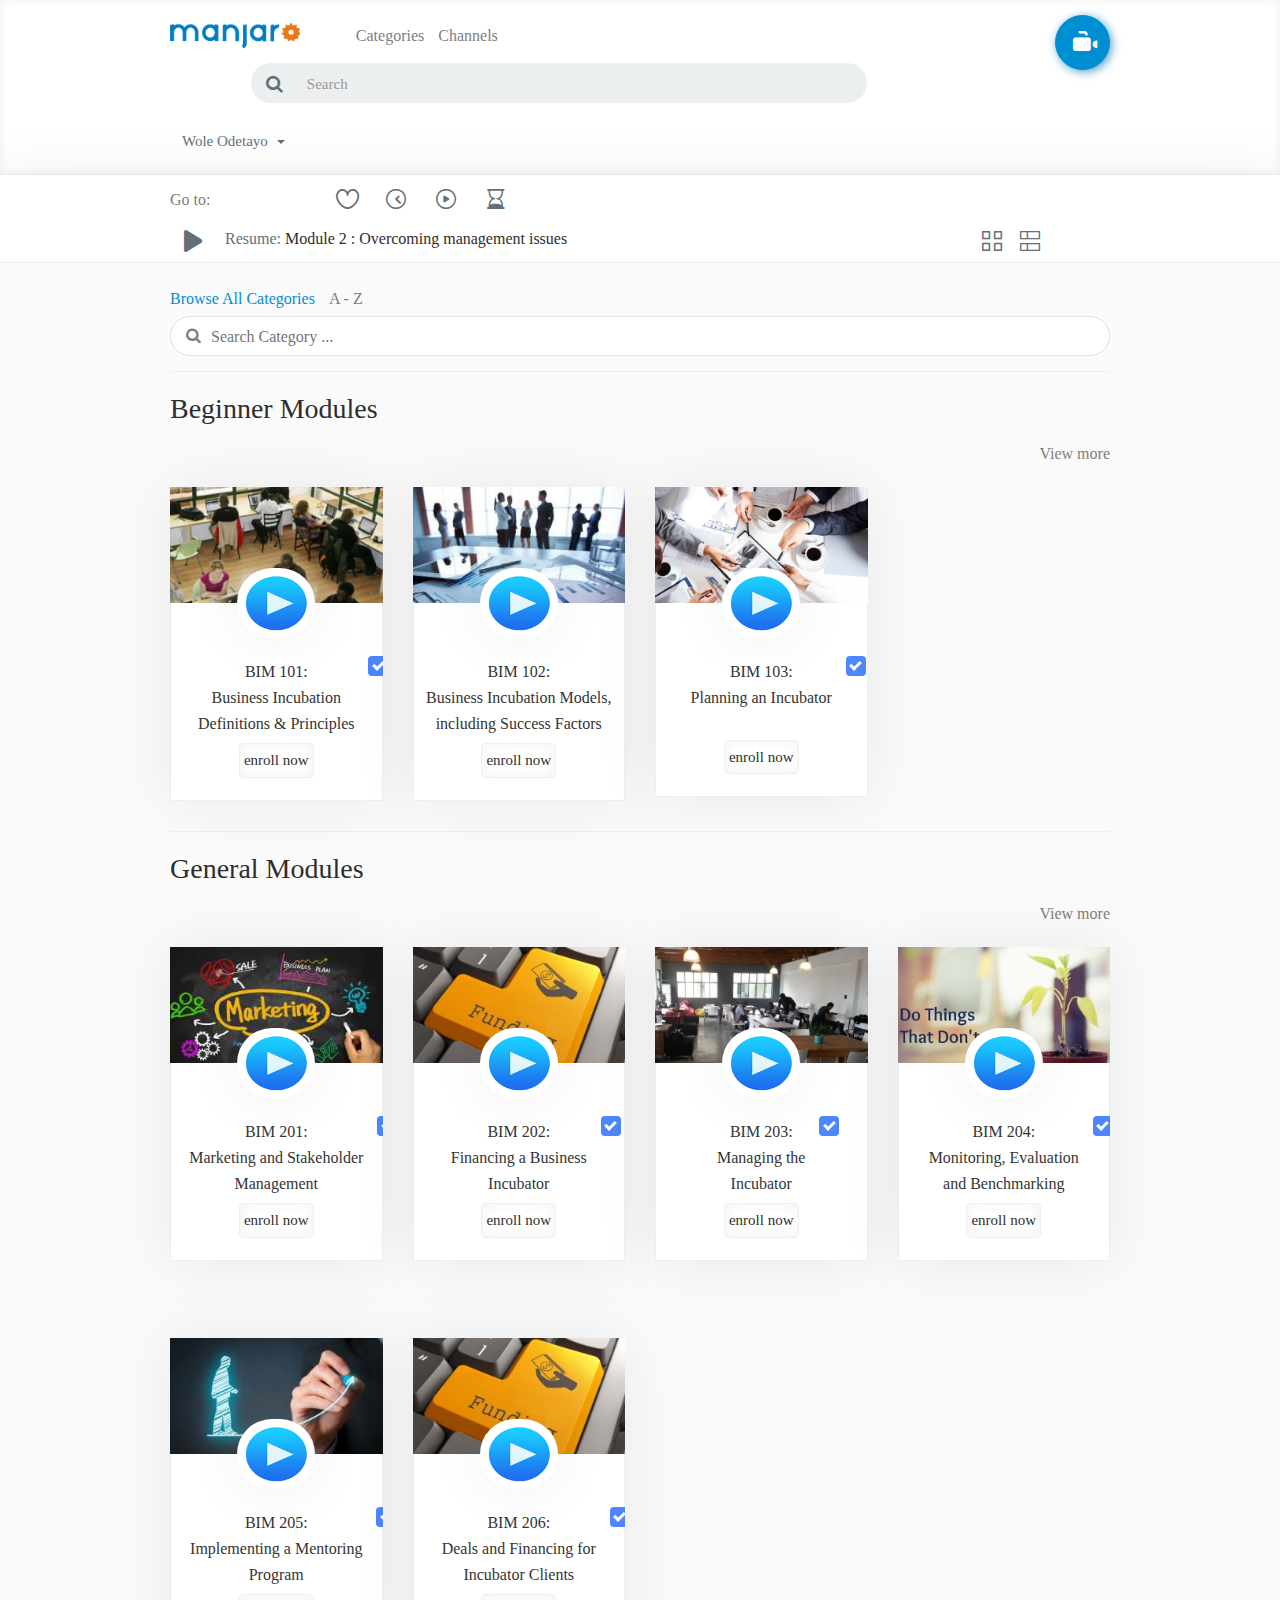
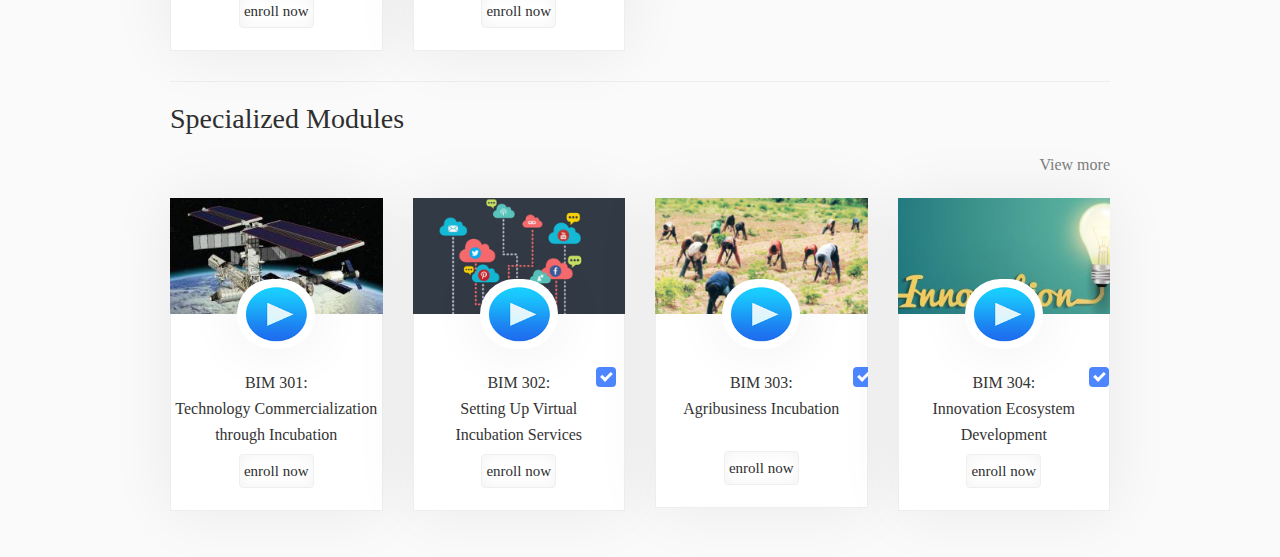
==== commit ce855005: "U.I Recent Commit" ====
--- a/categories.html
+++ b/categories.html
@@ -123,197 +123,278 @@
 <div class="content-wrapper">
     <div class="container">
         <div class="row">
-            <div class="col-lg-12 v-categories">
+            <div class="col-lg-12 channels">
 
                 <!-- Popular Channels -->
                 <div class="content-block">
                     <div class="cb-header">
                         <div class="row">
-                            <div class="col-lg-10">
+                            <div class="col-lg-8">
                                 <ul class="list-inline">
-                                    <li><a>Beginner's</a></li>
-                                    <li><a href="#" class="color-active">All videos</a></li>
+                                    <li><a href="#" class="color-active">Browse All Categories</a></li>
                                     <li><a href="#">A - Z</a></li>
                                 </ul>
                             </div>
-                        </div>
-                    </div>
-                    <div class="cb-content">
-                        <div class="row">
-                            <!-- 1-6 -->
-                            <div class="col-lg-2 col-xs-6 col-sm-3">
-                                <div class="b-category">
-                                    <a href="course.html"><img src="images/categories/channel-1.png" alt=""></a>
-                                    <a href="course.html" class="name">Module 1: Overcoming management issues</a>
-                                    <p class="desc">1235 Views</p>
+                            <div class="col-lg-4">
+                                <div class="cb-search">
+                                    <form action="#">
+                                        <label>
+                                            <input type="search" placeholder="Search Category ..." />
+                                            <i class="fa fa-search"></i>
+                                        </label>
+                                    </form>
                                 </div>
                             </div>
-
-                            <div class="col-lg-2 col-xs-6 col-sm-3">
-                                <div class="b-category">
-                                    <a href="course.html"><img src="images/categories/channel-2.png" alt=""></a>
-                                    <a href="course.html" class="name">Module 2: IT & Hub managers</a>
-                                    <p class="desc">1235 Views</p>
-                                </div>
-                            </div>
-
-                            <div class="col-lg-2 col-xs-6 col-sm-3">
-                                <div class="b-category">
-                                    <a href="course.html"><img src="images/categories/channel-3.png" alt=""></a>
-                                    <a href="course.html" class="name">Module 3: Doing things that scale</a>
-                                    <p class="desc">1235 Views</p>
-                                </div>
-                            </div>
-
-                            <div class="col-lg-2 col-xs-6 col-sm-3">
-                                <div class="b-category">
-                                    <a href="course.html"><img src="images/categories/channel-4.png" alt=""></a>
-                                    <a href="course.html" class="name">Module 4: Overcoming management issues</a>
-                                    <p class="desc">1235 Views</p>
-                                </div>
-                            </div>
-
-                            <div class="col-lg-2 col-xs-6 col-sm-3">
-                                <div class="b-category">
-                                    <a href="course.html"><img src="images/categories/channel-5.png" alt=""></a>
-                                    <a href="course.html" class="name">Module 5: Overcoming management issues</a>
-                                    <p class="desc">1235 Views</p>
-                                </div>
-                            </div>
-
-                            <div class="col-lg-2 col-xs-6 col-sm-3">
-                                <div class="b-category">
-                                    <a href="course.html"><img src="images/categories/channel-6.png" alt=""></a>
-                                    <a href="course.html" class="name">Module 6: Overcoming management issues</a>
-                                    <p class="desc">1235 Views</p>
-                                </div>
-                            </div>
-                            
-                            
-                    <div class="cb-header">
-                        <div class="row">
-                            <div class="col-lg-10">
-                                <ul class="list-inline">
-                                    <li><a>General</a></li>
-                                    <li><a href="#" class="color-active">All Videos</a></li>
-                                    <li><a href="#">A - Z</a></li>
-                                </ul>
-                            </div>
-                        </div>
-                    </div>
-
-                            <!-- 7 ... 12 -->
-                            <div class="col-lg-2 col-xs-6 col-sm-3">
-                                <div class="b-category">
-                                    <a href="course.html"><img src="images/categories/channel-1.png" alt=""></a>
-                                    <a href="#" class="name">Module 1: Overcoming management issues</a>
-                                    <p class="desc">1235 Views</p>
-                                </div>
-                            </div>
-
-                            <div class="col-lg-2 col-xs-6 col-sm-3">
-                                <div class="b-category">
-                                    <a href="course.html"><img src="images/categories/channel-2.png" alt=""></a>
-                                    <a href="course.html" class="name">Module 2: IT & Hub managers</a>
-                                    <p class="desc">1235 Views</p>
-                                </div>
-                            </div>
-
-                            <div class="col-lg-2 col-xs-6 col-sm-3">
-                                <div class="b-category">
-                                    <a href="course.html"><img src="images/categories/channel-3.png" alt=""></a>
-                                    <a href="course.html" class="name">Module 3: Overcoming management issues</a>
-                                    <p class="desc">1235 Views</p>
-                                </div>
-                            </div>
-
-                            <div class="col-lg-2 col-xs-6 col-sm-3">
-                                <div class="b-category">
-                                    <a href="course.html"><img src="images/categories/channel-4.png" alt=""></a>
-                                    <a href="course.html" class="name">Module 4: Doing things that scale</a>
-                                    <p class="desc">1235 Views</p>
-                                </div>
-                            </div>
-
-                            <div class="col-lg-2 col-xs-6 col-sm-3">
-                                <div class="b-category">
-                                    <a href="course.html"><img src="images/categories/channel-5.png" alt=""></a>
-                                    <a href="course.html" class="name">Module 5: Overcoming management issues</a>
-                                    <p class="desc">1235 Views</p>
-                                </div>
-                            </div>
-
-                            <div class="col-lg-2 col-xs-6 col-sm-3">
-                                <div class="b-category">
-                                    <a href="course.html"><img src="images/categories/channel-6.png" alt=""></a>
-                                    <a href="course.html" class="name">Module 6: Overcoming management issues</a>
-                                    <p class="desc">1235 Views</p>
-                                </div>
-                            </div>
-
-                            
-                    <div class="cb-header">
-                        <div class="row">
-                            <div class="col-lg-10">
-                                <ul class="list-inline">
-                                    <li><a>Specialized</a></li>
-                                    <li><a href="#" class="color-active">All videos</a></li>
-                                    <li><a href="#">A - Z</a></li>
-                                </ul>
-                            </div>
-                        </div>
-                    </div>
-
-                            <!-- 13 ... 18 -->
-                            <div class="col-lg-2 col-xs-6 col-sm-3">
-                                <div class="b-category">
-                                    <a href="course.html"><img src="images/categories/channel-1.png" alt=""></a>
-                                    <a href="course.html" class="name">Module 1: Overcoming management issues</a>
-                                    <p class="desc">1235 Views</p>
-                                </div>
-                            </div>
-
-                            <div class="col-lg-2 col-xs-6 col-sm-3">
-                                <div class="b-category">
-                                    <a href="course.html"><img src="images/categories/channel-2.png" alt=""></a>
-                                    <a href="course.html" class="name">Module 2: IT & Hub managers</a>
-                                    <p class="desc">1235 Views</p>
-                                </div>
-                            </div>
-
-                            <div class="col-lg-2 col-xs-6 col-sm-3">
-                                <div class="b-category">
-                                    <a href="course.html"><img src="images/categories/channel-3.png" alt=""></a>
-                                    <a href="course.html" class="name">Module 3: Doing things that scale</a>
-                                    <p class="desc">1235 Views</p>
-                                </div>
-                            </div>
-
-                            <div class="col-lg-2 col-xs-6 col-sm-3">
-                                <div class="b-category">
-                                    <a href="course.html"><img src="images/categories/channel-4.png" alt=""></a>
-                                    <a href="course.html" class="name">Module 4: Overcoming management issues</a>
-                                    <p class="desc">1235 Views</p>
-                                </div>
-                            </div>
-
-                            <div class="col-lg-2 col-xs-6 col-sm-3">
-                                <div class="b-category">
-                                    <a href="course.html"><img src="images/categories/channel-5.png" alt=""></a>
-                                    <a href="course.html" class="name">Module 5: Overcoming management issues</a>
-                                    <p class="desc">1235 Views</p>
-                                </div>
-                            </div>
-
-                            <div class="col-lg-2 col-xs-6 col-sm-3">
-                                <div class="b-category">
-                                    <a href="course.html"><img src="images/categories/channel-6.png" alt=""></a>
-                                    <a href="course.html" class="name">Module 6: Overcoming management issues</a>
-                                    <p class="desc">1235 Views</p>
-                                </div>
-                            </div>
-
-
+                        </div>
+                    </div>
+                    <div class="channels-content">
+                        <h3>Beginner Modules</h3>
+                        <a href="#" class="btn-view-more">View more</a>
+                        <div class="clearfix"></div>
+                        <div class="theme-section">
+                            <div class="row">
+                            <div class="col-md-3 col-sm-4 col-xs-6">
+                               <div class="cns-block">
+                                        <a href="course.html" class="cns-image">
+                                            <img src="images/video3-1.jpg" alt="image">
+                                        </a>
+                                        <div class="cns-img-small">
+                                            <div class="cns-small-wrapp">
+                                                <img src="img/logo/lr.png" alt="small">
+                                            </div>
+                                        </div>
+                                        <div class="cns-info">
+                                            <h5>BIM 101: <I class="arrow"></I><br>Business Incubation <br>Definitions & Principles</h5>
+                                             <br>
+                                            <a style="padding: 4px;border: 1px solid #efefef !important;box-shadow: inset 0px 0px 15px 0px rgba(0, 0, 0, 0.05);font-size: 12px;text-transform: lowercase;" class="btn btn--primary text-center"  href="signup.html">Enroll Now</a>
+                                        </div>
+                                            
+                                    </div>
+                            </div>                                
+                            <div class="col-md-3 col-sm-4 col-xs-6">
+                               <div class="cns-block">
+                                        <a href="course.html" class="cns-image">
+                                            <img src="images/video1-7.jpg" alt="image">
+                                        </a>
+                                        <div class="cns-img-small">
+                                            <div class="cns-small-wrapp">
+                                                <img src="img/logo/lr.png" alt="small">
+                                            </div>
+                                        </div>
+                                        <div class="cns-info">
+                                            <h5>BIM 102: <I class="arrow"></I><br>Business Incubation Models,<br>including Success Factors</h5>
+                                             <br>
+                                            <a style="padding: 4px;border: 1px solid #efefef !important;box-shadow: inset 0px 0px 15px 0px rgba(0, 0, 0, 0.05);font-size: 12px;text-transform: lowercase;" class="btn btn--primary text-center"  href="signup.html">Enroll Now</a>
+                                        </div>
+                                    </div>
+                            </div>                             
+                            <div class="col-md-3 col-sm-4 col-xs-6">
+                               <div class="cns-block">
+                                        <a href="course.html" class="cns-image">
+                                            <img src="images/video3-2.png" alt="image">
+                                        </a>
+                                        <div class="cns-img-small">
+                                            <div class="cns-small-wrapp">
+                                                <img src="img/logo/lr.png" alt="small">
+                                            </div>
+                                        </div>
+                                        <div class="cns-info">
+                                            <h5>BIM 103: <I class="arrow"></I><br>Planning an Incubator</h5>
+                                             <br><br>
+                                            <a style="padding: 4px;border: 1px solid #efefef !important;box-shadow: inset 0px 0px 15px 0px rgba(0, 0, 0, 0.05);font-size: 12px;text-transform: lowercase;" class="btn btn--primary text-center"  href="signup.html">Enroll Now</a>
+                                        </div>
+                                    </div>
+                            </div>
+                            </div>
+                        </div>
+                        <h3>General Modules</h3>
+                        <a href="#" class="btn-view-more">View more</a>
+                        <div class="clearfix"></div>
+                        <div class="theme-section">
+                            <div class="row">
+                            <div class="col-md-3 col-sm-4 col-xs-6">
+                               <div class="cns-block">
+                                        <a href="course.html" class="cns-image">
+                                            <img src="images/video3-3.jpg" alt="image">
+                                        </a>
+                                        <div class="cns-img-small">
+                                            <div class="cns-small-wrapp">
+                                                <img src="img/logo/lr.png" alt="small">
+                                            </div>
+                                        </div>
+                                        <div class="cns-info">
+                                            <h5>BIM 201: <I class="arrow"></I><br>Marketing and Stakeholder<br> Management</h5>
+                                             <br>
+                                            <a style="padding: 4px;border: 1px solid #efefef !important;box-shadow: inset 0px 0px 15px 0px rgba(0, 0, 0, 0.05);font-size: 12px;text-transform: lowercase;" class="btn btn--primary text-center"  href="signup.html">Enroll Now</a>
+                                        </div>
+                                    </div>
+                            </div>                                
+                            <div class="col-md-3 col-sm-4 col-xs-6">
+                               <div class="cns-block">
+                                        <a href="course.html" class="cns-image">
+                                            <img src="images/video1-6.jpg" alt="image">
+                                        </a>
+                                        <div class="cns-img-small">
+                                            <div class="cns-small-wrapp">
+                                                <img src="img/logo/lr.png" alt="small">
+                                            </div>
+                                        </div>
+                                        <div class="cns-info">
+                                            <h5>BIM 202: <I class="arrow"></I><br>Financing a Business <br>Incubator</h5>
+                                             <br>
+                                            <a style="padding: 4px;border: 1px solid #efefef !important;box-shadow: inset 0px 0px 15px 0px rgba(0, 0, 0, 0.05);font-size: 12px;text-transform: lowercase;" class="btn btn--primary text-center"  href="signup.html">Enroll Now</a>
+                                        </div>
+                                    </div>
+                            </div>                             
+                            <div class="col-md-3 col-sm-4 col-xs-6">
+                               <div class="cns-block">
+                                        <a href="course.html" class="cns-image">
+                                            <img src="images/video1-4.jpg" alt="image">
+                                        </a>
+                                        <div class="cns-img-small">
+                                            <div class="cns-small-wrapp">
+                                                <img src="img/logo/lr.png" alt="small">
+                                            </div>
+                                        </div>
+                                        <div class="cns-info">
+                                            <h5>BIM 203: <I class="arrow"></I><br>Managing the <br>Incubator</h5>
+                                             <br>
+                                            <a style="padding: 4px;border: 1px solid #efefef !important;box-shadow: inset 0px 0px 15px 0px rgba(0, 0, 0, 0.05);font-size: 12px;text-transform: lowercase;" class="btn btn--primary text-center"  href="signup.html">Enroll Now</a>
+                                        </div>
+                                    </div>
+                            </div>                            
+                                                              
+                            <div class="col-md-3 col-sm-4 col-xs-6">
+                               <div class="cns-block">
+                                        <a href="course.html" class="cns-image">
+                                            <img src="images/video1-5.jpg" alt="image">
+                                        </a>
+                                        <div class="cns-img-small">
+                                            <div class="cns-small-wrapp">
+                                                <img src="img/logo/lr.png" alt="small">
+                                            </div>
+                                        </div>
+                                        <div class="cns-info">
+                                            <h5>BIM 204: <I class="arrow"></I><br>Monitoring, Evaluation <br>and Benchmarking</h5>
+                                             <br>
+                                            <a style="padding: 4px;border: 1px solid #efefef !important;box-shadow: inset 0px 0px 15px 0px rgba(0, 0, 0, 0.05);font-size: 12px;text-transform: lowercase;" class="btn btn--primary text-center"  href="signup.html">Enroll Now</a>
+                                        </div>
+                                    </div>
+                            </div>
+                       </div>
+                            <div class="row" style="margin-top: 5%;">   
+                                <div class="col-md-3 col-sm-4 col-xs-6">
+                               <div class="cns-block">
+                                        <a href="course.html" class="cns-image">
+                                            <img src="images/video3-4.jpg" alt="image">
+                                        </a>
+                                        <div class="cns-img-small">
+                                            <div class="cns-small-wrapp">
+                                                <img src="img/logo/lr.png" alt="small">
+                                            </div>
+                                        </div>
+                                        <div class="cns-info">
+                                            <h5>BIM 205: <I class="arrow"></I><br>Implementing a Mentoring <br>Program</h5>
+                                             <br>
+                                            <a style="padding: 4px;border: 1px solid #efefef !important;box-shadow: inset 0px 0px 15px 0px rgba(0, 0, 0, 0.05);font-size: 12px;text-transform: lowercase;" class="btn btn--primary text-center"  href="signup.html">Enroll Now</a>
+                                        </div>
+                                    </div>
+                            </div>
+                                <div class="col-md-3 col-sm-4 col-xs-6">
+                               <div class="cns-block">
+                                        <a href="course.html" class="cns-image">
+                                            <img src="images/video1-6.jpg" alt="image">
+                                        </a>
+                                        <div class="cns-img-small">
+                                            <div class="cns-small-wrapp">
+                                                <img src="img/logo/lr.png" alt="small">
+                                            </div>
+                                        </div>
+                                        <div class="cns-info">
+                                            <h5>BIM 206: <I class="arrow"></I><br>Deals and Financing for <br>Incubator Clients</h5>
+                                             <br>
+                                            <a style="padding: 4px;border: 1px solid #efefef !important;box-shadow: inset 0px 0px 15px 0px rgba(0, 0, 0, 0.05);font-size: 12px;text-transform: lowercase;" class="btn btn--primary text-center"  href="signup.html">Enroll Now</a>
+                                        </div>
+                                    </div>
+                            </div>
+                            </div>
+                        </div>
+                        <h3>Specialized Modules</h3>
+                        <a href="#" class="btn-view-more">View more</a>
+                        <div class="clearfix"></div>
+                        <div class="theme-section">
+                            <div class="row">
+                            <div class="col-md-3 col-sm-4 col-xs-6">
+                               <div class="cns-block">
+                                        <a href="course.html" class="cns-image">
+                                            <img src="images/video3-6.jpg" alt="image">
+                                        </a>
+                                        <div class="cns-img-small">
+                                            <div class="cns-small-wrapp">
+                                                <img src="img/logo/lr.png" alt="small">
+                                            </div>
+                                        </div>
+                                        <div class="cns-info">
+                                            <h5>BIM 301: <I class="arrow"></I><br>Technology Commercialization <br>through Incubation</h5>
+                                             <br>
+                                            <a style="padding: 4px;border: 1px solid #efefef !important;box-shadow: inset 0px 0px 15px 0px rgba(0, 0, 0, 0.05);font-size: 12px;text-transform: lowercase;" class="btn btn--primary text-center"  href="signup.html">Enroll Now</a>
+                                        </div>
+                                    </div>
+                            </div>                                
+                            <div class="col-md-3 col-sm-4 col-xs-6">
+                               <div class="cns-block">
+                                        <a href="course.html" class="cns-image">
+                                            <img src="images/video3-5.png" alt="image">
+                                        </a>
+                                        <div class="cns-img-small">
+                                            <div class="cns-small-wrapp">
+                                                <img src="img/logo/lr.png" alt="small">
+                                            </div>
+                                        </div>
+                                        <div class="cns-info">
+                                            <h5>BIM 302: <I class="arrow"></I><br>Setting Up Virtual <br>Incubation Services</h5>
+                                             <br>
+                                            <a style="padding: 4px;border: 1px solid #efefef !important;box-shadow: inset 0px 0px 15px 0px rgba(0, 0, 0, 0.05);font-size: 12px;text-transform: lowercase;" class="btn btn--primary text-center"  href="signup.html">Enroll Now</a>
+                                        </div>
+                                    </div>
+                            </div>                             
+                            <div class="col-md-3 col-sm-4 col-xs-6">
+                               <div class="cns-block">
+                                        <a href="course.html" class="cns-image">
+                                            <img src="images/video3-7.png" alt="image">
+                                        </a>
+                                        <div class="cns-img-small">
+                                            <div class="cns-small-wrapp">
+                                                <img src="img/logo/lr.png" alt="small">
+                                            </div>
+                                        </div>
+                                        <div class="cns-info">
+                                            <h5>BIM 303: <I class="arrow"></I><br>Agribusiness Incubation</h5>
+                                             <br><br>
+                                            <a style="padding: 4px;border: 1px solid #efefef !important;box-shadow: inset 0px 0px 15px 0px rgba(0, 0, 0, 0.05);font-size: 12px;text-transform: lowercase;" class="btn btn--primary text-center"  href="signup.html">Enroll Now</a>
+                                        </div>
+                                    </div>
+                            </div>                           
+                                                              
+                            <div class="col-md-3 col-sm-4 col-xs-6">
+                               <div class="cns-block">
+                                        <a href="course.html" class="cns-image">
+                                            <img src="images/video3-7.jpg" alt="image">
+                                        </a>
+                                        <div class="cns-img-small">
+                                            <div class="cns-small-wrapp">
+                                                <img src="img/logo/lr.png" alt="small">
+                                            </div>
+                                        </div>
+                                        <div class="cns-info">
+                                            <h5>BIM 304: <I class="arrow"></I><br>Innovation Ecosystem<br>Development</h5>
+                                             <br>
+                                            <a style="padding: 4px;border: 1px solid #efefef !important;box-shadow: inset 0px 0px 15px 0px rgba(0, 0, 0, 0.05);font-size: 12px;text-transform: lowercase;" class="btn btn--primary text-center"  href="signup.html">Enroll Now</a>
+                                        </div>
+                                    </div>
+                            </div>
+                       </div>
+                            </div>
                         </div>
                     </div>
                 </div>
--- a/css/style.css
+++ b/css/style.css
@@ -58,8 +58,9 @@
   background-color: #343434;
 }
 .logo {
-     width: 113px;
-    height: 35px;
+    width: 130px;
+    height: 25px;
+    margin-top: 10px;
 }
 a {
   color: #2e2e2e;
@@ -73,7 +74,11 @@
 }
 .form-control,
 .btn {
-  font-size: 16px;
+    font-size: 15px !important;
+    line-height: 1.625em;
+    display: inline-block;
+    margin-bottom: 0;
+    font-weight: 400;
 }
 .form-control {
   border-radius: 3px;
@@ -765,7 +770,7 @@
 .navbar-container {
   height: 70px;
   border-bottom: solid 1px #eceff0;
-    box-shadow: inset 0px 0px 60px 0px rgba(0, 0, 0, 0.07);
+    box-shadow: inset 0px 0px 10px 0px rgba(0, 0, 0, 0.07);
 }
 .navbar-container .navbar-brand {
   padding-top: 13px;
@@ -1826,10 +1831,9 @@
     bottom: 0;
     left: 50%;
     margin-left: 380px;
-    background-color: rgb(255, 255, 255);
+    background-color: transparent;
     color: #000;
     padding: 15px;
-    box-shadow: 0px 0px 60px 0px rgba(0, 0, 0, 0.07);
 }
 .channel .img .c-social a {
   display: inline-block;
@@ -2096,6 +2100,7 @@
   border-right: 4px;
   overflow: hidden;
     background: #fff;
+  box-shadow: 0px 0px 60px 0px rgba(0, 0, 0, 0.07);
 }
 .channels .content-block .channels-content .theme-section .cns-block .cns-image {
   position: relative;
@@ -2143,6 +2148,7 @@
   margin-top: 18px;
   margin-bottom: 6px;
   color: #343434;
+  line-height: 1.625em;
 }
 .channels .content-block .channels-content .theme-section .cns-block .cns-info h5 i {
   position: absolute;
